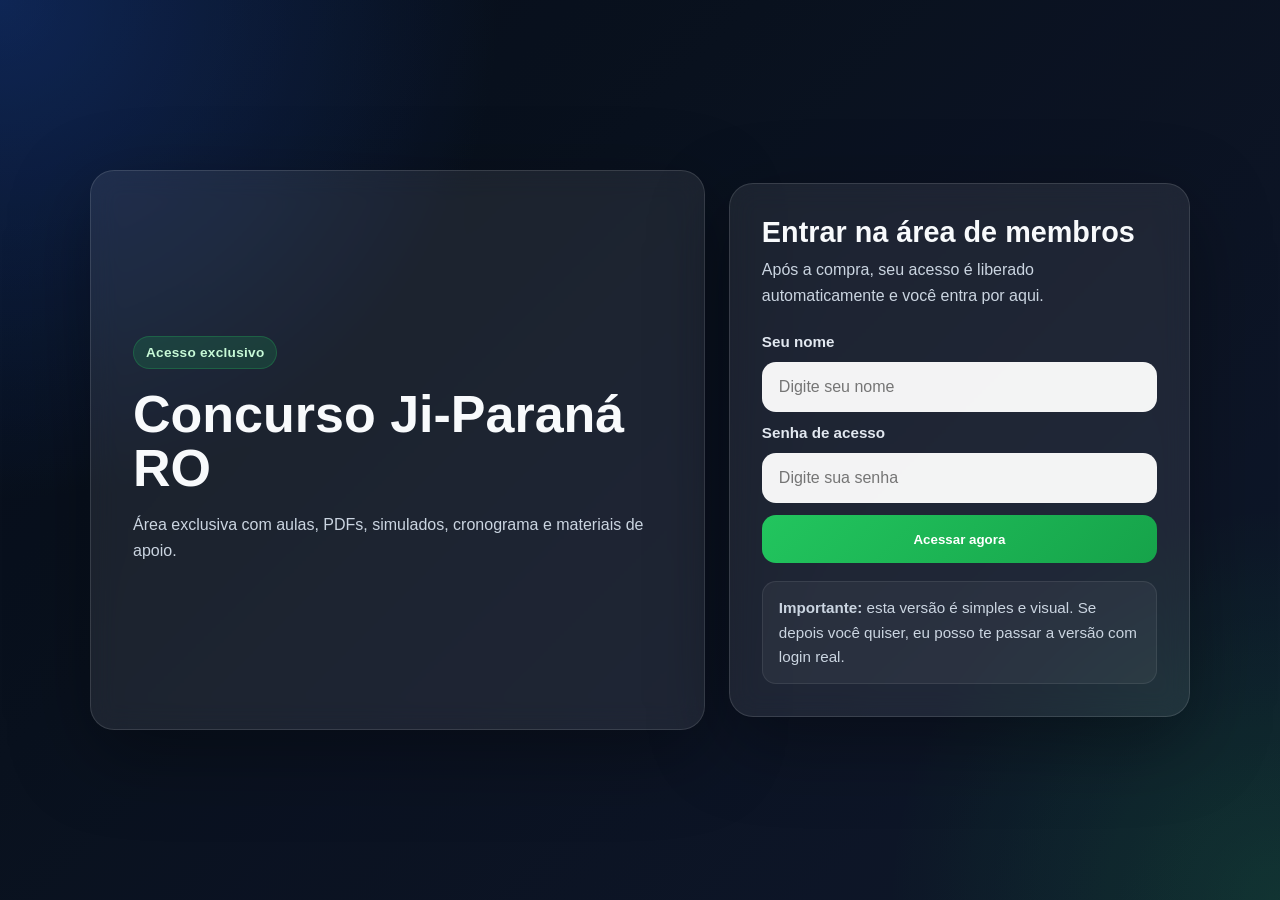
==== index.html @ a25d86c0 "primeira versão área de membros" ====
<!DOCTYPE html>
<html lang="pt-BR">
<head>
  <meta charset="UTF-8" />
  <meta name="viewport" content="width=device-width, initial-scale=1.0" />
  <title>Área do Aluno | Concurso Ji-Paraná RO</title>
  <link rel="stylesheet" href="styles.css" />
</head>
<body class="login-body">
  <div class="overlay"></div>

  <main class="login-container">
    <section class="login-card">
      <div class="brand-block">
        <span class="brand-badge">Acesso exclusivo</span>
        <h1>Concurso Ji-Paraná RO</h1>
        <p>Área exclusiva com aulas, PDFs, simulados, cronograma e materiais de apoio.</p>
      </div>

      <div class="login-panel">
        <h2>Entrar na área de membros</h2>
        <p class="muted">
          Após a compra, seu acesso é liberado automaticamente e você entra por aqui.
        </p>

        <form id="loginForm" class="login-form">
          <label for="nome">Seu nome</label>
          <input id="nome" type="text" placeholder="Digite seu nome" required />

          <label for="senha">Senha de acesso</label>
          <input id="senha" type="password" placeholder="Digite sua senha" required />

          <button type="submit">Acessar agora</button>
        </form>

        <div class="mini-note">
          <strong>Importante:</strong> esta versão é simples e visual. Se depois você quiser,
          eu posso te passar a versão com login real.
        </div>
      </div>
    </section>
  </main>

  <script src="script.js"></script>
</body>
</html>
---- styles.css ----
* {
  margin: 0;
  padding: 0;
  box-sizing: border-box;
}

:root {
  --bg-dark: #08111f;
  --bg-mid: #0f172a;
  --card: rgba(255, 255, 255, 0.08);
  --stroke: rgba(255, 255, 255, 0.12);
  --text: #f8fafc;
  --muted: #cbd5e1;
  --accent: #22c55e;
  --accent-2: #16a34a;
  --blue: #2563eb;
  --blue-2: #1d4ed8;
  --surface: #152235;
  --surface-2: #1e293b;
}

html {
  scroll-behavior: smooth;
}

body {
  min-height: 100vh;
  font-family: Arial, Helvetica, sans-serif;
  color: var(--text);
}

a {
  text-decoration: none;
}

.login-body,
.success-body {
  background:
    radial-gradient(circle at top left, rgba(37, 99, 235, 0.35), transparent 32%),
    radial-gradient(circle at bottom right, rgba(34, 197, 94, 0.2), transparent 25%),
    linear-gradient(135deg, #07101d 0%, #0b1424 35%, #111c33 100%);
  display: flex;
  align-items: center;
  justify-content: center;
  padding: 24px;
  position: relative;
  overflow: hidden;
}

.members-body {
  background: linear-gradient(180deg, #09111f 0%, #0f172a 18%, #0f172a 100%);
}

.overlay {
  position: fixed;
  inset: 0;
  background: rgba(0, 0, 0, 0.16);
}

.login-container,
.success-container {
  position: relative;
  z-index: 2;
  width: 100%;
  max-width: 1100px;
}

.login-card {
  display: grid;
  grid-template-columns: 1.2fr 0.9fr;
  gap: 24px;
  align-items: stretch;
}

.brand-block,
.login-panel,
.success-box {
  background: var(--card);
  border: 1px solid var(--stroke);
  backdrop-filter: blur(14px);
  -webkit-backdrop-filter: blur(14px);
  border-radius: 24px;
  box-shadow: 0 24px 80px rgba(0, 0, 0, 0.35);
}

.brand-block {
  padding: 42px;
  display: flex;
  flex-direction: column;
  justify-content: center;
  min-height: 560px;
}

.brand-badge,
.hero-badge,
.module-tag,
.top-kicker {
  display: inline-block;
  width: fit-content;
  padding: 8px 12px;
  border-radius: 999px;
  font-size: 0.85rem;
  font-weight: 700;
  letter-spacing: 0.02em;
}

.brand-badge,
.hero-badge {
  background: rgba(34, 197, 94, 0.16);
  color: #c7f9d7;
  border: 1px solid rgba(34, 197, 94, 0.25);
}

.top-kicker,
.module-tag {
  background: rgba(37, 99, 235, 0.16);
  color: #dbeafe;
  border: 1px solid rgba(37, 99, 235, 0.25);
}

.brand-block h1 {
  font-size: 3.25rem;
  line-height: 1.05;
  margin: 18px 0 16px;
}

.brand-block p,
.muted,
.success-box p,
.welcome-text,
.section-head p,
.hero-card p,
.module-card p {
  color: var(--muted);
  line-height: 1.65;
}

.login-panel {
  padding: 32px;
  align-self: center;
}

.login-panel h2 {
  font-size: 1.8rem;
  margin-bottom: 8px;
}

.login-form {
  display: flex;
  flex-direction: column;
  gap: 12px;
  margin-top: 24px;
}

.login-form label {
  font-size: 0.95rem;
  font-weight: 700;
  color: #e2e8f0;
}

.login-form input {
  width: 100%;
  padding: 15px 16px;
  border-radius: 14px;
  border: 1px solid rgba(255, 255, 255, 0.08);
  background: rgba(255, 255, 255, 0.95);
  color: #0f172a;
  outline: none;
  font-size: 1rem;
}

.login-form button,
.success-btn,
.logout-btn,
.ghost-btn,
.primary-link {
  display: inline-flex;
  align-items: center;
  justify-content: center;
  min-height: 48px;
  border-radius: 14px;
  font-weight: 700;
  cursor: pointer;
  transition: transform 0.18s ease, opacity 0.18s ease, background 0.18s ease;
}

.login-form button,
.success-btn,
.logout-btn,
.primary-link {
  background: linear-gradient(135deg, var(--accent), var(--accent-2));
  color: #fff;
  border: none;
  padding: 0 18px;
}

.ghost-btn {
  padding: 0 18px;
  background: transparent;
  color: #fff;
  border: 1px solid rgba(255, 255, 255, 0.18);
}

.login-form button:hover,
.success-btn:hover,
.logout-btn:hover,
.ghost-btn:hover,
.primary-link:hover,
.module-links a:hover {
  transform: translateY(-2px);
  opacity: 0.96;
}

.mini-note {
  margin-top: 18px;
  padding: 14px 16px;
  border-radius: 14px;
  background: rgba(255, 255, 255, 0.05);
  border: 1px solid rgba(255, 255, 255, 0.08);
  color: var(--muted);
  line-height: 1.6;
  font-size: 0.95rem;
}

.success-container {
  max-width: 620px;
}

.success-box {
  padding: 38px;
  text-align: center;
}

.success-box h1 {
  font-size: 2.5rem;
  line-height: 1.15;
  margin: 18px 0 14px;
}

.topbar {
  width: min(1180px, calc(100% - 32px));
  margin: 24px auto 0;
  background: rgba(255, 255, 255, 0.04);
  border: 1px solid rgba(255, 255, 255, 0.08);
  border-radius: 22px;
  padding: 22px 24px;
  display: flex;
  justify-content: space-between;
  align-items: center;
  gap: 16px;
}

.topbar h1 {
  font-size: 1.8rem;
  margin-top: 10px;
}

.top-actions {
  display: flex;
  gap: 12px;
  flex-wrap: wrap;
}

.hero,
.members-container {
  width: min(1180px, calc(100% - 32px));
  margin: 0 auto;
}

.hero {
  padding-top: 24px;
}

.hero-card {
  background: linear-gradient(135deg, var(--blue-2), var(--blue), #1e40af);
  border-radius: 28px;
  padding: 32px;
  box-shadow: 0 20px 60px rgba(0, 0, 0, 0.28);
  display: flex;
  justify-content: space-between;
  gap: 24px;
  align-items: flex-end;
}

.hero-card h2 {
  font-size: 2.2rem;
  margin: 16px 0 14px;
  max-width: 700px;
}

.hero-stats {
  display: grid;
  grid-template-columns: repeat(3, 1fr);
  gap: 12px;
  min-width: 300px;
}

.stat-box {
  background: rgba(255, 255, 255, 0.12);
  border: 1px solid rgba(255, 255, 255, 0.14);
  border-radius: 18px;
  padding: 18px 14px;
  text-align: center;
}

.stat-box strong {
  display: block;
  font-size: 1.4rem;
  margin-bottom: 6px;
}

.stat-box span {
  color: #dbeafe;
  font-size: 0.95rem;
}

.members-container {
  padding: 28px 0 40px;
}

.section-head {
  display: flex;
  align-items: end;
  justify-content: space-between;
  gap: 18px;
  margin-bottom: 22px;
}

.section-head h3 {
  font-size: 1.7rem;
  margin-bottom: 6px;
}

.module-grid {
  display: grid;
  grid-template-columns: repeat(auto-fit, minmax(280px, 1fr));
  gap: 18px;
}

.module-card {
  background: linear-gradient(180deg, rgba(30, 41, 59, 0.95), rgba(21, 34, 53, 0.98));
  border: 1px solid rgba(255, 255, 255, 0.08);
  border-radius: 22px;
  padding: 22px;
  box-shadow: 0 14px 34px rgba(0, 0, 0, 0.18);
}

.featured-card {
  background: linear-gradient(180deg, rgba(17, 39, 79, 0.95), rgba(21, 34, 53, 0.98));
}

.module-card h4 {
  font-size: 1.2rem;
  margin: 14px 0 10px;
}

.module-links {
  display: flex;
  flex-direction: column;
  gap: 10px;
  margin-top: 18px;
}

.module-links a {
  background: rgba(255, 255, 255, 0.07);
  border: 1px solid rgba(255, 255, 255, 0.08);
  color: #fff;
  padding: 13px 14px;
  border-radius: 14px;
  transition: transform 0.18s ease, opacity 0.18s ease, background 0.18s ease;
}

@media (max-width: 980px) {
  .login-card,
  .hero-card,
  .section-head {
    grid-template-columns: 1fr;
    flex-direction: column;
    align-items: stretch;
  }

  .brand-block {
    min-height: auto;
  }

  .hero-stats {
    min-width: 100%;
  }
}

@media (max-width: 720px) {
  .brand-block,
  .login-panel,
  .success-box,
  .hero-card,
  .module-card,
  .topbar {
    padding: 20px;
  }

  .brand-block h1 {
    font-size: 2.2rem;
  }

  .success-box h1,
  .hero-card h2 {
    font-size: 1.8rem;
  }

  .topbar {
    flex-direction: column;
    align-items: flex-start;
  }

  .top-actions {
    width: 100%;
  }

  .top-actions a,
  .top-actions button,
  .primary-link {
    width: 100%;
  }

  .hero-stats {
    grid-template-columns: 1fr;
  }
}
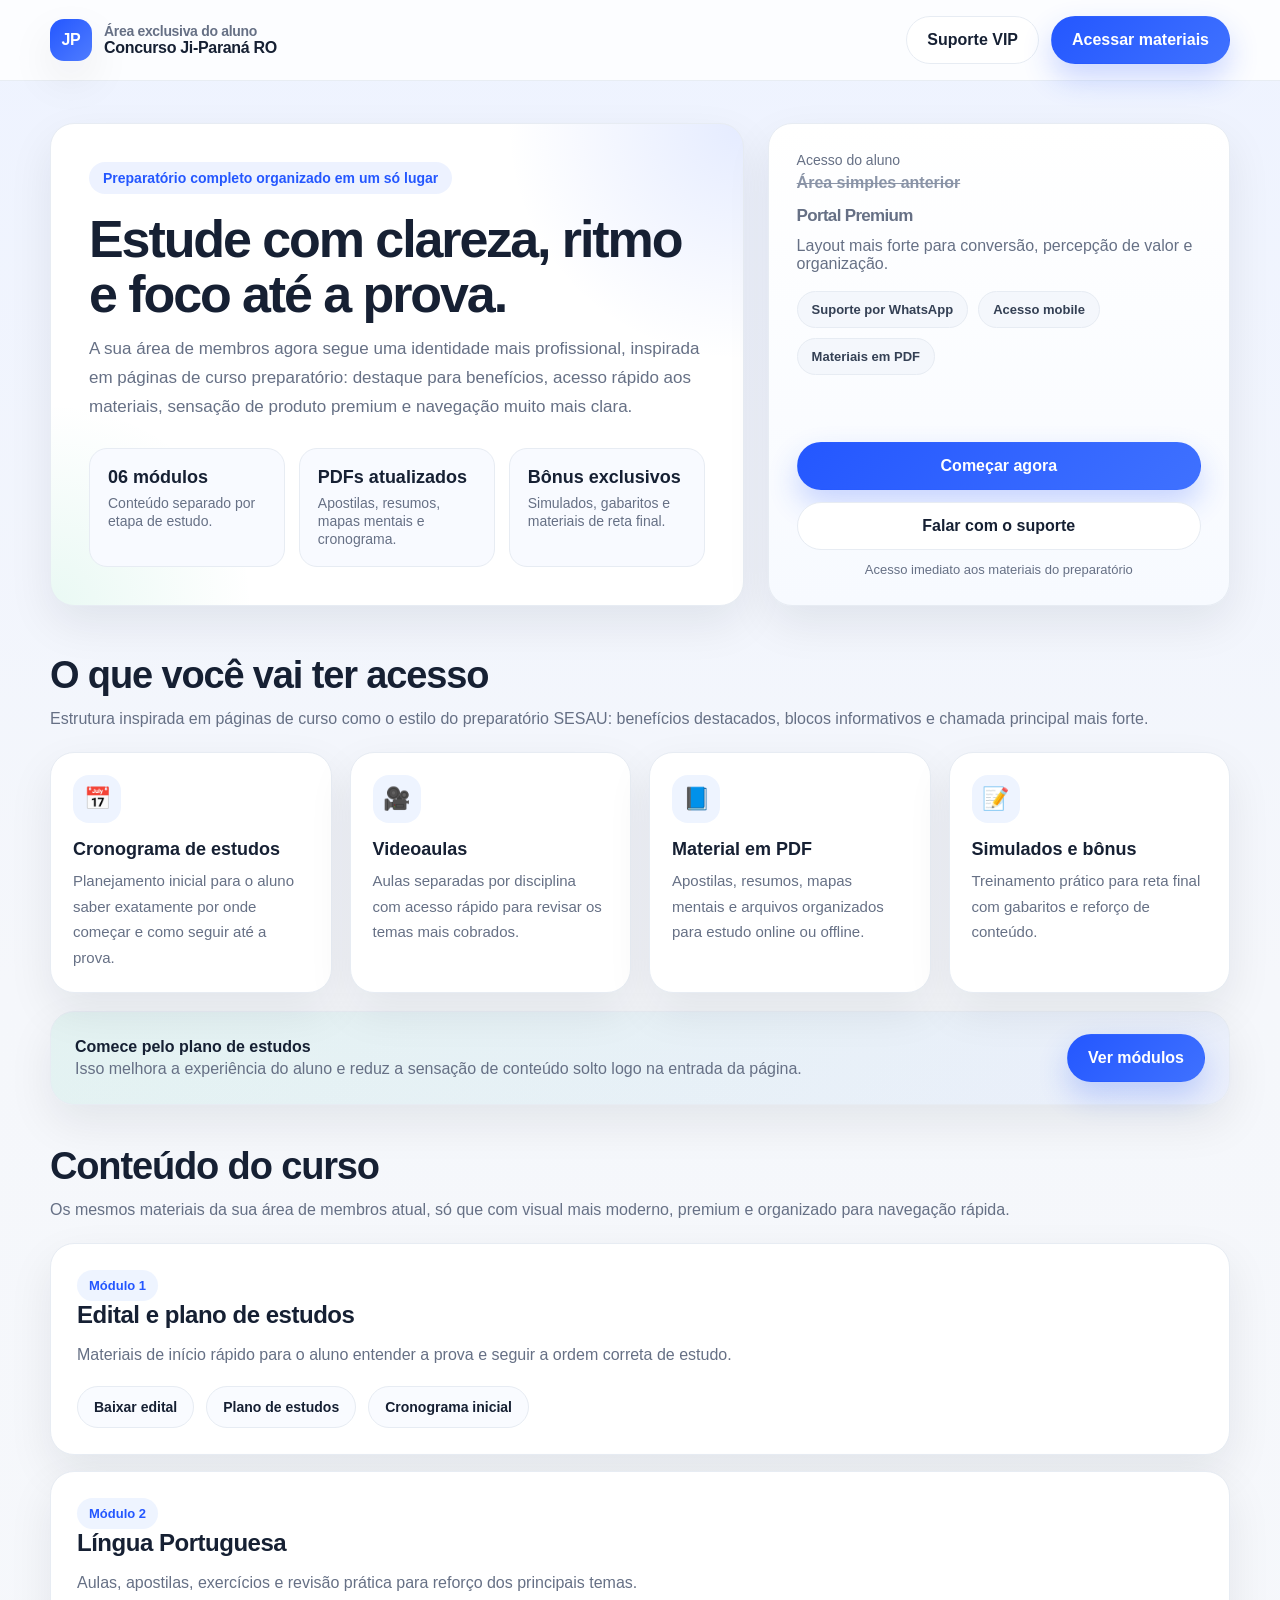
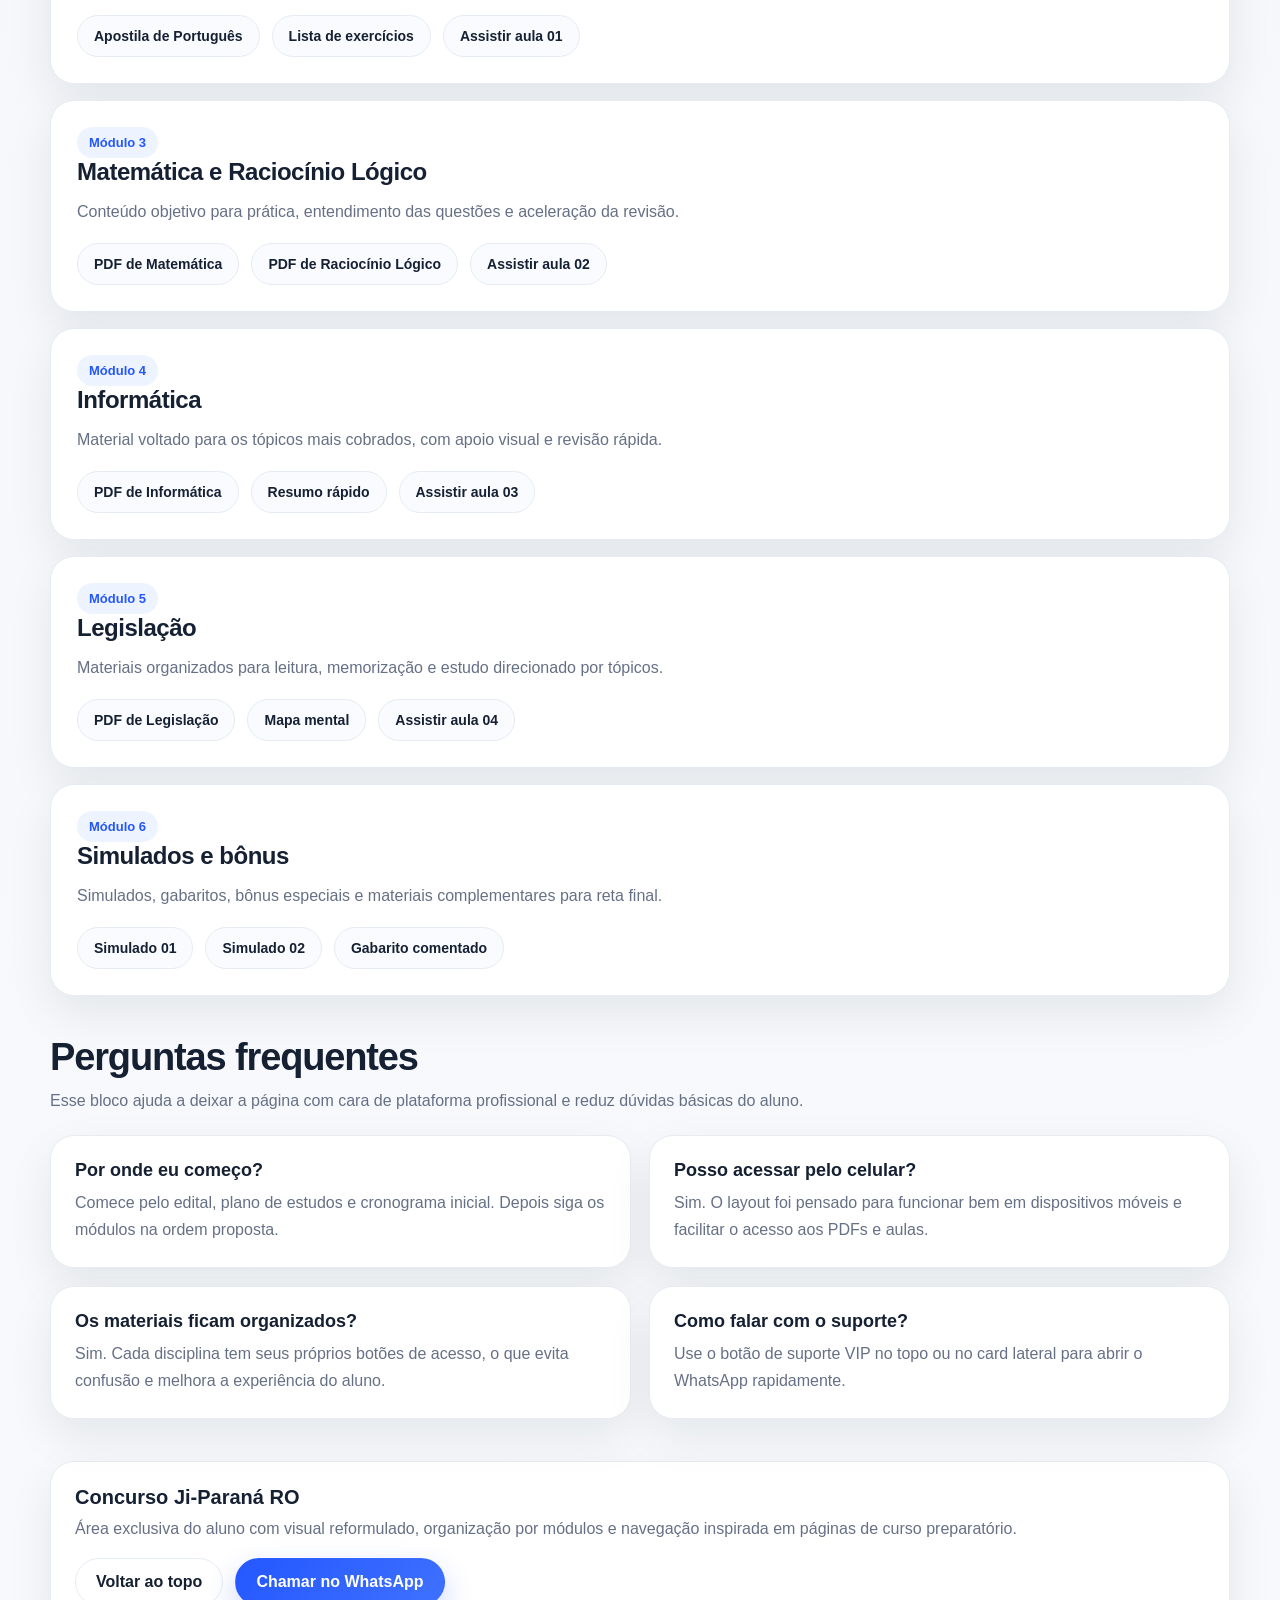
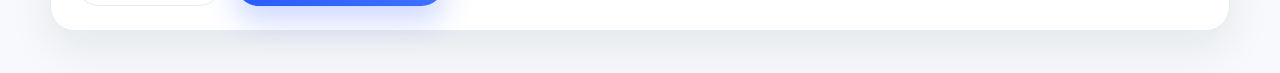
==== commit 6db7cfad: "Update index.html" ====
--- a/index.html
+++ b/index.html
@@ -4,43 +4,709 @@
   <meta charset="UTF-8" />
   <meta name="viewport" content="width=device-width, initial-scale=1.0" />
   <title>Área do Aluno | Concurso Ji-Paraná RO</title>
-  <link rel="stylesheet" href="styles.css" />
+  <style>
+    :root {
+      --bg: #f5f7fb;
+      --card: #ffffff;
+      --text: #162033;
+      --muted: #667085;
+      --line: #e7ecf3;
+      --primary: #2457ff;
+      --primary-dark: #1639b8;
+      --accent: #10b981;
+      --warning: #f59e0b;
+      --shadow: 0 18px 45px rgba(17, 24, 39, 0.08);
+      --radius: 24px;
+      --radius-sm: 16px;
+      --max: 1180px;
+    }
+
+    * { box-sizing: border-box; }
+
+    body {
+      margin: 0;
+      font-family: Inter, Arial, sans-serif;
+      background: linear-gradient(180deg, #eef3ff 0%, var(--bg) 30%, #f7f9fc 100%);
+      color: var(--text);
+    }
+
+    a { color: inherit; text-decoration: none; }
+
+    .container {
+      width: min(calc(100% - 32px), var(--max));
+      margin: 0 auto;
+    }
+
+    .topbar {
+      position: sticky;
+      top: 0;
+      z-index: 20;
+      backdrop-filter: blur(12px);
+      background: rgba(255,255,255,0.82);
+      border-bottom: 1px solid rgba(231,236,243,0.95);
+    }
+
+    .topbar-inner {
+      display: flex;
+      align-items: center;
+      justify-content: space-between;
+      gap: 16px;
+      padding: 16px 0;
+    }
+
+    .brand {
+      display: flex;
+      align-items: center;
+      gap: 12px;
+      font-weight: 800;
+      letter-spacing: -0.02em;
+    }
+
+    .brand-badge {
+      width: 42px;
+      height: 42px;
+      display: grid;
+      place-items: center;
+      border-radius: 14px;
+      color: #fff;
+      background: linear-gradient(135deg, var(--primary), #4f7cff);
+      box-shadow: var(--shadow);
+    }
+
+    .top-actions {
+      display: flex;
+      align-items: center;
+      gap: 12px;
+      flex-wrap: wrap;
+    }
+
+    .btn {
+      display: inline-flex;
+      align-items: center;
+      justify-content: center;
+      gap: 10px;
+      padding: 14px 20px;
+      border-radius: 999px;
+      font-weight: 700;
+      transition: .2s ease;
+      border: 1px solid transparent;
+      cursor: pointer;
+    }
+
+    .btn:hover { transform: translateY(-1px); }
+
+    .btn-primary {
+      color: #fff;
+      background: linear-gradient(135deg, var(--primary), #3f71ff);
+      box-shadow: 0 14px 30px rgba(36, 87, 255, 0.24);
+    }
+
+    .btn-outline {
+      background: #fff;
+      border-color: var(--line);
+      color: var(--text);
+    }
+
+    .hero {
+      padding: 42px 0 28px;
+    }
+
+    .hero-grid {
+      display: grid;
+      grid-template-columns: 1.2fr .8fr;
+      gap: 24px;
+      align-items: stretch;
+    }
+
+    .hero-card,
+    .price-card,
+    .feature-card,
+    .module-card,
+    .faq-card,
+    .notice-card,
+    .footer-card {
+      background: var(--card);
+      border: 1px solid var(--line);
+      border-radius: var(--radius);
+      box-shadow: var(--shadow);
+    }
+
+    .hero-card {
+      padding: 38px;
+      background:
+        radial-gradient(circle at top right, rgba(79,124,255,.15), transparent 28%),
+        radial-gradient(circle at left bottom, rgba(16,185,129,.09), transparent 24%),
+        #fff;
+    }
+
+    .eyebrow {
+      display: inline-flex;
+      align-items: center;
+      gap: 10px;
+      padding: 8px 14px;
+      border-radius: 999px;
+      font-size: 14px;
+      font-weight: 700;
+      color: var(--primary);
+      background: rgba(36, 87, 255, 0.08);
+      margin-bottom: 18px;
+    }
+
+    h1 {
+      margin: 0 0 14px;
+      font-size: clamp(32px, 5vw, 52px);
+      line-height: 1.05;
+      letter-spacing: -0.04em;
+    }
+
+    .hero p {
+      margin: 0;
+      color: var(--muted);
+      font-size: 17px;
+      line-height: 1.7;
+    }
+
+    .hero-points {
+      margin: 26px 0 0;
+      display: grid;
+      grid-template-columns: repeat(3, 1fr);
+      gap: 14px;
+    }
+
+    .mini-stat {
+      padding: 18px;
+      border-radius: 18px;
+      background: #f8faff;
+      border: 1px solid var(--line);
+    }
+
+    .mini-stat strong {
+      display: block;
+      font-size: 18px;
+      margin-bottom: 6px;
+    }
+
+    .mini-stat span {
+      color: var(--muted);
+      font-size: 14px;
+    }
+
+    .price-card {
+      padding: 28px;
+      display: flex;
+      flex-direction: column;
+      justify-content: space-between;
+      gap: 20px;
+      background: linear-gradient(180deg, #ffffff 0%, #f7faff 100%);
+    }
+
+    .label {
+      color: var(--muted);
+      font-size: 14px;
+      margin-bottom: 6px;
+    }
+
+    .old-price {
+      color: #8a94a7;
+      text-decoration: line-through;
+      font-weight: 700;
+      margin-bottom: 10px;
+      display: block;
+    }
+
+    .price {
+      font-size: clamp(34px, 5vw, 46px);
+      font-weight: 900;
+      letter-spacing: -0.04em;
+      margin: 0;
+    }
+
+    .installments {
+      color: var(--muted);
+      margin-top: 6px;
+      margin-bottom: 18px;
+    }
+
+    .badge-row {
+      display: flex;
+      flex-wrap: wrap;
+      gap: 10px;
+    }
+
+    .soft-badge {
+      padding: 10px 14px;
+      background: #f4f7fc;
+      border: 1px solid var(--line);
+      border-radius: 999px;
+      font-size: 13px;
+      font-weight: 700;
+      color: #344054;
+    }
+
+    .section {
+      padding: 20px 0;
+    }
+
+    .section-head {
+      margin-bottom: 20px;
+    }
+
+    .section-head h2 {
+      margin: 0 0 8px;
+      font-size: clamp(28px, 4vw, 38px);
+      letter-spacing: -0.03em;
+    }
+
+    .section-head p {
+      margin: 0;
+      color: var(--muted);
+      line-height: 1.7;
+    }
+
+    .feature-grid {
+      display: grid;
+      grid-template-columns: repeat(4, 1fr);
+      gap: 18px;
+    }
+
+    .feature-card {
+      padding: 22px;
+    }
+
+    .feature-icon {
+      width: 48px;
+      height: 48px;
+      display: grid;
+      place-items: center;
+      font-size: 22px;
+      border-radius: 16px;
+      background: #eef4ff;
+      margin-bottom: 16px;
+    }
+
+    .feature-card h3 {
+      margin: 0 0 8px;
+      font-size: 18px;
+    }
+
+    .feature-card p {
+      margin: 0;
+      color: var(--muted);
+      line-height: 1.7;
+      font-size: 15px;
+    }
+
+    .notice-card {
+      padding: 22px 24px;
+      display: flex;
+      align-items: center;
+      justify-content: space-between;
+      gap: 16px;
+      margin-top: 18px;
+      background: linear-gradient(135deg, rgba(16,185,129,.08), rgba(36,87,255,.05));
+    }
+
+    .notice-card strong { display: block; margin-bottom: 4px; }
+    .notice-card span { color: var(--muted); }
+
+    .modules-wrap {
+      display: grid;
+      gap: 16px;
+    }
+
+    .module-card {
+      padding: 26px;
+    }
+
+    .module-top {
+      display: flex;
+      align-items: start;
+      justify-content: space-between;
+      gap: 14px;
+      margin-bottom: 12px;
+    }
+
+    .module-tag {
+      display: inline-flex;
+      padding: 8px 12px;
+      border-radius: 999px;
+      background: #eef4ff;
+      color: var(--primary);
+      font-weight: 800;
+      font-size: 13px;
+    }
+
+    .module-card h3 {
+      margin: 0;
+      font-size: 24px;
+      letter-spacing: -0.02em;
+    }
+
+    .module-card p {
+      margin: 0 0 18px;
+      color: var(--muted);
+      line-height: 1.7;
+    }
+
+    .resource-list {
+      display: flex;
+      flex-wrap: wrap;
+      gap: 12px;
+    }
+
+    .resource-link {
+      display: inline-flex;
+      align-items: center;
+      gap: 10px;
+      padding: 12px 16px;
+      border-radius: 999px;
+      border: 1px solid var(--line);
+      background: #f9fbff;
+      font-weight: 700;
+      font-size: 14px;
+    }
+
+    .faq-grid {
+      display: grid;
+      grid-template-columns: repeat(2, 1fr);
+      gap: 18px;
+    }
+
+    .faq-card {
+      padding: 24px;
+    }
+
+    .faq-card h3 {
+      margin: 0 0 8px;
+      font-size: 18px;
+    }
+
+    .faq-card p {
+      margin: 0;
+      color: var(--muted);
+      line-height: 1.7;
+    }
+
+    .footer {
+      padding: 22px 0 42px;
+    }
+
+    .footer-card {
+      padding: 24px;
+      display: flex;
+      align-items: center;
+      justify-content: space-between;
+      gap: 16px;
+      flex-wrap: wrap;
+    }
+
+    .footer-copy {
+      color: var(--muted);
+      line-height: 1.7;
+    }
+
+    @media (max-width: 1024px) {
+      .hero-grid,
+      .feature-grid,
+      .faq-grid {
+        grid-template-columns: 1fr 1fr;
+      }
+
+      .hero-points {
+        grid-template-columns: 1fr;
+      }
+    }
+
+    @media (max-width: 760px) {
+      .hero-grid,
+      .feature-grid,
+      .faq-grid {
+        grid-template-columns: 1fr;
+      }
+
+      .hero-card,
+      .price-card,
+      .module-card,
+      .faq-card,
+      .footer-card,
+      .notice-card {
+        padding: 20px;
+      }
+
+      .topbar-inner,
+      .notice-card,
+      .footer-card {
+        align-items: stretch;
+      }
+
+      .top-actions {
+        width: 100%;
+      }
+
+      .top-actions .btn {
+        flex: 1;
+      }
+
+      h1 {
+        font-size: 34px;
+      }
+    }
+  </style>
 </head>
-<body class="login-body">
-  <div class="overlay"></div>
-
-  <main class="login-container">
-    <section class="login-card">
-      <div class="brand-block">
-        <span class="brand-badge">Acesso exclusivo</span>
-        <h1>Concurso Ji-Paraná RO</h1>
-        <p>Área exclusiva com aulas, PDFs, simulados, cronograma e materiais de apoio.</p>
+<body>
+  <header class="topbar">
+    <div class="container topbar-inner">
+      <div class="brand">
+        <div class="brand-badge">JP</div>
+        <div>
+          <div style="font-size:14px;color:#667085;font-weight:700;">Área exclusiva do aluno</div>
+          <div>Concurso Ji-Paraná RO</div>
+        </div>
       </div>
 
-      <div class="login-panel">
-        <h2>Entrar na área de membros</h2>
-        <p class="muted">
-          Após a compra, seu acesso é liberado automaticamente e você entra por aqui.
-        </p>
-
-        <form id="loginForm" class="login-form">
-          <label for="nome">Seu nome</label>
-          <input id="nome" type="text" placeholder="Digite seu nome" required />
-
-          <label for="senha">Senha de acesso</label>
-          <input id="senha" type="password" placeholder="Digite sua senha" required />
-
-          <button type="submit">Acessar agora</button>
-        </form>
-
-        <div class="mini-note">
-          <strong>Importante:</strong> esta versão é simples e visual. Se depois você quiser,
-          eu posso te passar a versão com login real.
+      <div class="top-actions">
+        <a class="btn btn-outline" href="https://wa.me/5569999999999" target="_blank" rel="noopener noreferrer">Suporte VIP</a>
+        <a class="btn btn-primary" href="#modulos">Acessar materiais</a>
+      </div>
+    </div>
+  </header>
+
+  <main>
+    <section class="hero">
+      <div class="container hero-grid">
+        <div class="hero-card">
+          <div class="eyebrow">Preparatório completo organizado em um só lugar</div>
+          <h1>Estude com clareza, ritmo e foco até a prova.</h1>
+          <p>
+            A sua área de membros agora segue uma identidade mais profissional, inspirada em páginas de curso preparatório:
+            destaque para benefícios, acesso rápido aos materiais, sensação de produto premium e navegação muito mais clara.
+          </p>
+
+          <div class="hero-points">
+            <div class="mini-stat">
+              <strong>06 módulos</strong>
+              <span>Conteúdo separado por etapa de estudo.</span>
+            </div>
+            <div class="mini-stat">
+              <strong>PDFs atualizados</strong>
+              <span>Apostilas, resumos, mapas mentais e cronograma.</span>
+            </div>
+            <div class="mini-stat">
+              <strong>Bônus exclusivos</strong>
+              <span>Simulados, gabaritos e materiais de reta final.</span>
+            </div>
+          </div>
+        </div>
+
+        <aside class="price-card">
+          <div>
+            <div class="label">Acesso do aluno</div>
+            <span class="old-price">Área simples anterior</span>
+            <p class="price">Portal Premium</p>
+            <div class="installments">Layout mais forte para conversão, percepção de valor e organização.</div>
+
+            <div class="badge-row">
+              <span class="soft-badge">Suporte por WhatsApp</span>
+              <span class="soft-badge">Acesso mobile</span>
+              <span class="soft-badge">Materiais em PDF</span>
+            </div>
+          </div>
+
+          <div style="display:grid;gap:12px;">
+            <a class="btn btn-primary" href="#modulos">Começar agora</a>
+            <a class="btn btn-outline" href="https://wa.me/5569999999999" target="_blank" rel="noopener noreferrer">Falar com o suporte</a>
+            <div style="font-size:13px;color:#667085;text-align:center;">Acesso imediato aos materiais do preparatório</div>
+          </div>
+        </aside>
+      </div>
+    </section>
+
+    <section class="section">
+      <div class="container">
+        <div class="section-head">
+          <h2>O que você vai ter acesso</h2>
+          <p>Estrutura inspirada em páginas de curso como o estilo do preparatório SESAU: benefícios destacados, blocos informativos e chamada principal mais forte.</p>
+        </div>
+
+        <div class="feature-grid">
+          <article class="feature-card">
+            <div class="feature-icon">📅</div>
+            <h3>Cronograma de estudos</h3>
+            <p>Planejamento inicial para o aluno saber exatamente por onde começar e como seguir até a prova.</p>
+          </article>
+
+          <article class="feature-card">
+            <div class="feature-icon">🎥</div>
+            <h3>Videoaulas</h3>
+            <p>Aulas separadas por disciplina com acesso rápido para revisar os temas mais cobrados.</p>
+          </article>
+
+          <article class="feature-card">
+            <div class="feature-icon">📘</div>
+            <h3>Material em PDF</h3>
+            <p>Apostilas, resumos, mapas mentais e arquivos organizados para estudo online ou offline.</p>
+          </article>
+
+          <article class="feature-card">
+            <div class="feature-icon">📝</div>
+            <h3>Simulados e bônus</h3>
+            <p>Treinamento prático para reta final com gabaritos e reforço de conteúdo.</p>
+          </article>
+        </div>
+
+        <div class="notice-card">
+          <div>
+            <strong>Comece pelo plano de estudos</strong>
+            <span>Isso melhora a experiência do aluno e reduz a sensação de conteúdo solto logo na entrada da página.</span>
+          </div>
+          <a class="btn btn-primary" href="#modulos">Ver módulos</a>
+        </div>
+      </div>
+    </section>
+
+    <section class="section" id="modulos">
+      <div class="container">
+        <div class="section-head">
+          <h2>Conteúdo do curso</h2>
+          <p>Os mesmos materiais da sua área de membros atual, só que com visual mais moderno, premium e organizado para navegação rápida.</p>
+        </div>
+
+        <div class="modules-wrap">
+          <article class="module-card">
+            <div class="module-top">
+              <div>
+                <span class="module-tag">Módulo 1</span>
+                <h3>Edital e plano de estudos</h3>
+              </div>
+            </div>
+            <p>Materiais de início rápido para o aluno entender a prova e seguir a ordem correta de estudo.</p>
+            <div class="resource-list">
+              <a class="resource-link" href="#">Baixar edital</a>
+              <a class="resource-link" href="#">Plano de estudos</a>
+              <a class="resource-link" href="#">Cronograma inicial</a>
+            </div>
+          </article>
+
+          <article class="module-card">
+            <div class="module-top">
+              <div>
+                <span class="module-tag">Módulo 2</span>
+                <h3>Língua Portuguesa</h3>
+              </div>
+            </div>
+            <p>Aulas, apostilas, exercícios e revisão prática para reforço dos principais temas.</p>
+            <div class="resource-list">
+              <a class="resource-link" href="#">Apostila de Português</a>
+              <a class="resource-link" href="#">Lista de exercícios</a>
+              <a class="resource-link" href="#">Assistir aula 01</a>
+            </div>
+          </article>
+
+          <article class="module-card">
+            <div class="module-top">
+              <div>
+                <span class="module-tag">Módulo 3</span>
+                <h3>Matemática e Raciocínio Lógico</h3>
+              </div>
+            </div>
+            <p>Conteúdo objetivo para prática, entendimento das questões e aceleração da revisão.</p>
+            <div class="resource-list">
+              <a class="resource-link" href="#">PDF de Matemática</a>
+              <a class="resource-link" href="#">PDF de Raciocínio Lógico</a>
+              <a class="resource-link" href="#">Assistir aula 02</a>
+            </div>
+          </article>
+
+          <article class="module-card">
+            <div class="module-top">
+              <div>
+                <span class="module-tag">Módulo 4</span>
+                <h3>Informática</h3>
+              </div>
+            </div>
+            <p>Material voltado para os tópicos mais cobrados, com apoio visual e revisão rápida.</p>
+            <div class="resource-list">
+              <a class="resource-link" href="#">PDF de Informática</a>
+              <a class="resource-link" href="#">Resumo rápido</a>
+              <a class="resource-link" href="#">Assistir aula 03</a>
+            </div>
+          </article>
+
+          <article class="module-card">
+            <div class="module-top">
+              <div>
+                <span class="module-tag">Módulo 5</span>
+                <h3>Legislação</h3>
+              </div>
+            </div>
+            <p>Materiais organizados para leitura, memorização e estudo direcionado por tópicos.</p>
+            <div class="resource-list">
+              <a class="resource-link" href="#">PDF de Legislação</a>
+              <a class="resource-link" href="#">Mapa mental</a>
+              <a class="resource-link" href="#">Assistir aula 04</a>
+            </div>
+          </article>
+
+          <article class="module-card">
+            <div class="module-top">
+              <div>
+                <span class="module-tag">Módulo 6</span>
+                <h3>Simulados e bônus</h3>
+              </div>
+            </div>
+            <p>Simulados, gabaritos, bônus especiais e materiais complementares para reta final.</p>
+            <div class="resource-list">
+              <a class="resource-link" href="#">Simulado 01</a>
+              <a class="resource-link" href="#">Simulado 02</a>
+              <a class="resource-link" href="#">Gabarito comentado</a>
+            </div>
+          </article>
+        </div>
+      </div>
+    </section>
+
+    <section class="section">
+      <div class="container">
+        <div class="section-head">
+          <h2>Perguntas frequentes</h2>
+          <p>Esse bloco ajuda a deixar a página com cara de plataforma profissional e reduz dúvidas básicas do aluno.</p>
+        </div>
+
+        <div class="faq-grid">
+          <article class="faq-card">
+            <h3>Por onde eu começo?</h3>
+            <p>Comece pelo edital, plano de estudos e cronograma inicial. Depois siga os módulos na ordem proposta.</p>
+          </article>
+          <article class="faq-card">
+            <h3>Posso acessar pelo celular?</h3>
+            <p>Sim. O layout foi pensado para funcionar bem em dispositivos móveis e facilitar o acesso aos PDFs e aulas.</p>
+          </article>
+          <article class="faq-card">
+            <h3>Os materiais ficam organizados?</h3>
+            <p>Sim. Cada disciplina tem seus próprios botões de acesso, o que evita confusão e melhora a experiência do aluno.</p>
+          </article>
+          <article class="faq-card">
+            <h3>Como falar com o suporte?</h3>
+            <p>Use o botão de suporte VIP no topo ou no card lateral para abrir o WhatsApp rapidamente.</p>
+          </article>
         </div>
       </div>
     </section>
   </main>
 
-  <script src="script.js"></script>
+  <footer class="footer">
+    <div class="container">
+      <div class="footer-card">
+        <div>
+          <strong style="display:block;font-size:20px;margin-bottom:6px;">Concurso Ji-Paraná RO</strong>
+          <div class="footer-copy">Área exclusiva do aluno com visual reformulado, organização por módulos e navegação inspirada em páginas de curso preparatório.</div>
+        </div>
+        <div class="top-actions">
+          <a class="btn btn-outline" href="#top">Voltar ao topo</a>
+          <a class="btn btn-primary" href="https://wa.me/5569999999999" target="_blank" rel="noopener noreferrer">Chamar no WhatsApp</a>
+        </div>
+      </div>
+    </div>
+  </footer>
 </body>
 </html>
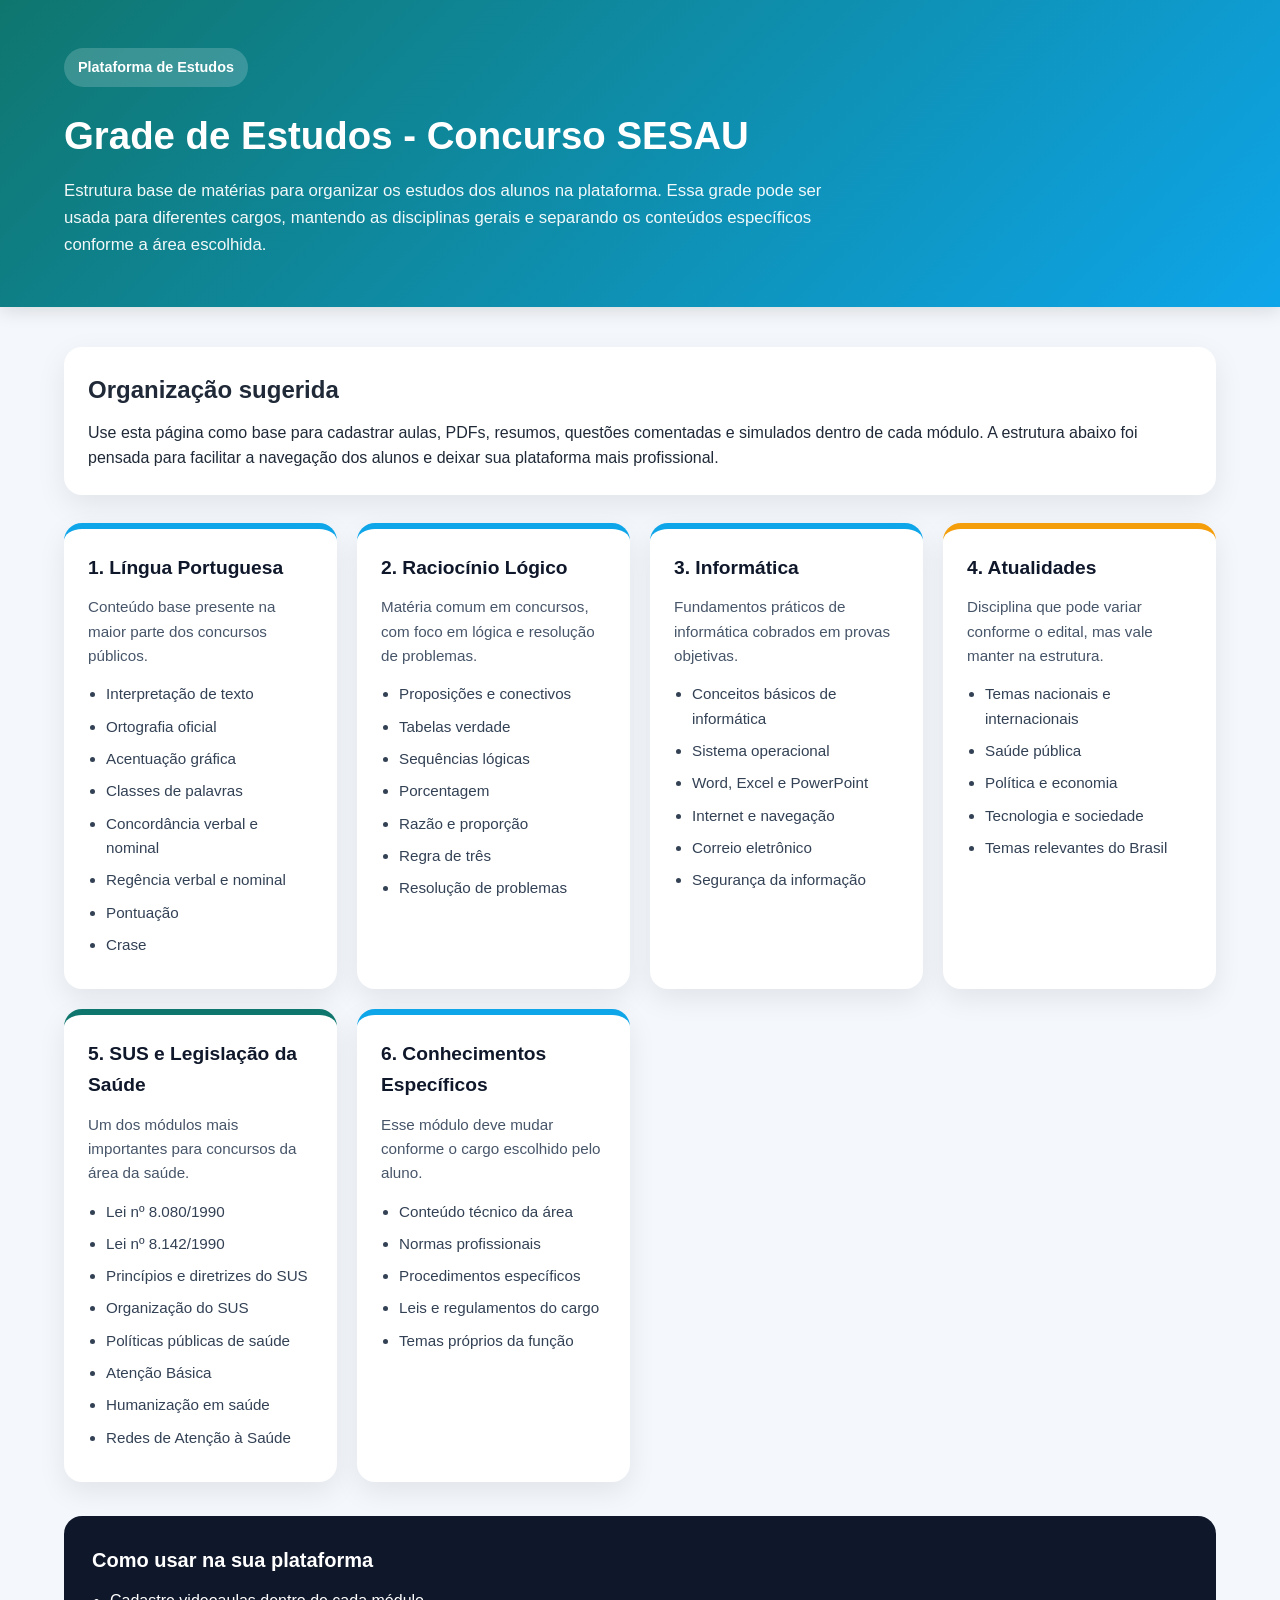
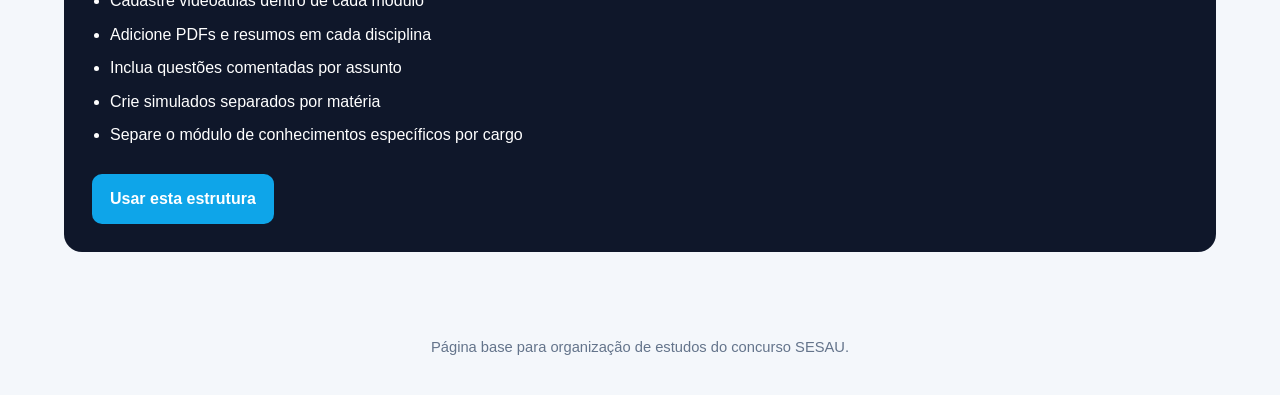
==== commit c8a1f3f9: "Update index.html" ====
--- a/index.html
+++ b/index.html
@@ -3,710 +3,290 @@
 <head>
   <meta charset="UTF-8" />
   <meta name="viewport" content="width=device-width, initial-scale=1.0" />
-  <title>Área do Aluno | Concurso Ji-Paraná RO</title>
+  <title>Grade de Estudos - Concurso SESAU</title>
   <style>
-    :root {
-      --bg: #f5f7fb;
-      --card: #ffffff;
-      --text: #162033;
-      --muted: #667085;
-      --line: #e7ecf3;
-      --primary: #2457ff;
-      --primary-dark: #1639b8;
-      --accent: #10b981;
-      --warning: #f59e0b;
-      --shadow: 0 18px 45px rgba(17, 24, 39, 0.08);
-      --radius: 24px;
-      --radius-sm: 16px;
-      --max: 1180px;
-    }
-
-    * { box-sizing: border-box; }
+    * {
+      margin: 0;
+      padding: 0;
+      box-sizing: border-box;
+      font-family: Arial, Helvetica, sans-serif;
+    }
 
     body {
-      margin: 0;
-      font-family: Inter, Arial, sans-serif;
-      background: linear-gradient(180deg, #eef3ff 0%, var(--bg) 30%, #f7f9fc 100%);
-      color: var(--text);
-    }
-
-    a { color: inherit; text-decoration: none; }
+      background: #f4f7fb;
+      color: #1f2937;
+      line-height: 1.6;
+    }
 
     .container {
-      width: min(calc(100% - 32px), var(--max));
+      width: 90%;
+      max-width: 1200px;
       margin: 0 auto;
     }
 
-    .topbar {
-      position: sticky;
-      top: 0;
-      z-index: 20;
-      backdrop-filter: blur(12px);
-      background: rgba(255,255,255,0.82);
-      border-bottom: 1px solid rgba(231,236,243,0.95);
-    }
-
-    .topbar-inner {
-      display: flex;
-      align-items: center;
-      justify-content: space-between;
-      gap: 16px;
-      padding: 16px 0;
-    }
-
-    .brand {
-      display: flex;
-      align-items: center;
-      gap: 12px;
-      font-weight: 800;
-      letter-spacing: -0.02em;
-    }
-
-    .brand-badge {
-      width: 42px;
-      height: 42px;
-      display: grid;
-      place-items: center;
-      border-radius: 14px;
-      color: #fff;
-      background: linear-gradient(135deg, var(--primary), #4f7cff);
-      box-shadow: var(--shadow);
-    }
-
-    .top-actions {
-      display: flex;
-      align-items: center;
-      gap: 12px;
-      flex-wrap: wrap;
-    }
-
-    .btn {
-      display: inline-flex;
-      align-items: center;
-      justify-content: center;
-      gap: 10px;
-      padding: 14px 20px;
-      border-radius: 999px;
-      font-weight: 700;
-      transition: .2s ease;
-      border: 1px solid transparent;
-      cursor: pointer;
-    }
-
-    .btn:hover { transform: translateY(-1px); }
-
-    .btn-primary {
-      color: #fff;
-      background: linear-gradient(135deg, var(--primary), #3f71ff);
-      box-shadow: 0 14px 30px rgba(36, 87, 255, 0.24);
-    }
-
-    .btn-outline {
-      background: #fff;
-      border-color: var(--line);
-      color: var(--text);
-    }
-
-    .hero {
-      padding: 42px 0 28px;
-    }
-
-    .hero-grid {
-      display: grid;
-      grid-template-columns: 1.2fr .8fr;
-      gap: 24px;
-      align-items: stretch;
-    }
-
-    .hero-card,
-    .price-card,
-    .feature-card,
-    .module-card,
-    .faq-card,
-    .notice-card,
-    .footer-card {
-      background: var(--card);
-      border: 1px solid var(--line);
-      border-radius: var(--radius);
-      box-shadow: var(--shadow);
-    }
-
-    .hero-card {
-      padding: 38px;
-      background:
-        radial-gradient(circle at top right, rgba(79,124,255,.15), transparent 28%),
-        radial-gradient(circle at left bottom, rgba(16,185,129,.09), transparent 24%),
-        #fff;
-    }
-
-    .eyebrow {
-      display: inline-flex;
-      align-items: center;
-      gap: 10px;
+    header {
+      background: linear-gradient(135deg, #0f766e, #0ea5e9);
+      color: white;
+      padding: 48px 0;
+      box-shadow: 0 4px 18px rgba(0, 0, 0, 0.12);
+    }
+
+    .hero h1 {
+      font-size: 2.4rem;
+      margin-bottom: 12px;
+    }
+
+    .hero p {
+      font-size: 1.05rem;
+      max-width: 760px;
+      opacity: 0.95;
+    }
+
+    .badge {
+      display: inline-block;
+      margin-bottom: 18px;
+      background: rgba(255,255,255,0.18);
       padding: 8px 14px;
       border-radius: 999px;
-      font-size: 14px;
-      font-weight: 700;
-      color: var(--primary);
-      background: rgba(36, 87, 255, 0.08);
-      margin-bottom: 18px;
-    }
-
-    h1 {
-      margin: 0 0 14px;
-      font-size: clamp(32px, 5vw, 52px);
-      line-height: 1.05;
-      letter-spacing: -0.04em;
-    }
-
-    .hero p {
-      margin: 0;
-      color: var(--muted);
-      font-size: 17px;
-      line-height: 1.7;
-    }
-
-    .hero-points {
-      margin: 26px 0 0;
+      font-size: 0.9rem;
+      font-weight: bold;
+    }
+
+    main {
+      padding: 40px 0 60px;
+    }
+
+    .intro-box {
+      background: white;
+      border-radius: 18px;
+      padding: 24px;
+      margin-bottom: 28px;
+      box-shadow: 0 10px 30px rgba(15, 23, 42, 0.08);
+    }
+
+    .modules-grid {
       display: grid;
-      grid-template-columns: repeat(3, 1fr);
-      gap: 14px;
-    }
-
-    .mini-stat {
-      padding: 18px;
+      grid-template-columns: repeat(auto-fit, minmax(260px, 1fr));
+      gap: 20px;
+    }
+
+    .module-card {
+      background: white;
       border-radius: 18px;
-      background: #f8faff;
-      border: 1px solid var(--line);
-    }
-
-    .mini-stat strong {
-      display: block;
-      font-size: 18px;
-      margin-bottom: 6px;
-    }
-
-    .mini-stat span {
-      color: var(--muted);
-      font-size: 14px;
-    }
-
-    .price-card {
+      padding: 24px;
+      box-shadow: 0 10px 28px rgba(15, 23, 42, 0.08);
+      transition: transform 0.2s ease, box-shadow 0.2s ease;
+      border-top: 6px solid #0ea5e9;
+    }
+
+    .module-card:hover {
+      transform: translateY(-4px);
+      box-shadow: 0 14px 32px rgba(15, 23, 42, 0.12);
+    }
+
+    .module-card h2 {
+      font-size: 1.2rem;
+      margin-bottom: 12px;
+      color: #0f172a;
+    }
+
+    .module-card p {
+      font-size: 0.95rem;
+      color: #475569;
+      margin-bottom: 14px;
+    }
+
+    .module-card ul {
+      padding-left: 18px;
+    }
+
+    .module-card li {
+      margin-bottom: 8px;
+      color: #334155;
+      font-size: 0.95rem;
+    }
+
+    .highlight {
+      border-top-color: #0f766e;
+    }
+
+    .warning {
+      border-top-color: #f59e0b;
+    }
+
+    .footer-box {
+      margin-top: 34px;
+      background: #0f172a;
+      color: white;
+      border-radius: 18px;
       padding: 28px;
-      display: flex;
-      flex-direction: column;
-      justify-content: space-between;
-      gap: 20px;
-      background: linear-gradient(180deg, #ffffff 0%, #f7faff 100%);
-    }
-
-    .label {
-      color: var(--muted);
-      font-size: 14px;
-      margin-bottom: 6px;
-    }
-
-    .old-price {
-      color: #8a94a7;
-      text-decoration: line-through;
-      font-weight: 700;
-      margin-bottom: 10px;
-      display: block;
-    }
-
-    .price {
-      font-size: clamp(34px, 5vw, 46px);
-      font-weight: 900;
-      letter-spacing: -0.04em;
-      margin: 0;
-    }
-
-    .installments {
-      color: var(--muted);
-      margin-top: 6px;
-      margin-bottom: 18px;
-    }
-
-    .badge-row {
-      display: flex;
-      flex-wrap: wrap;
-      gap: 10px;
-    }
-
-    .soft-badge {
-      padding: 10px 14px;
-      background: #f4f7fc;
-      border: 1px solid var(--line);
-      border-radius: 999px;
-      font-size: 13px;
-      font-weight: 700;
-      color: #344054;
-    }
-
-    .section {
-      padding: 20px 0;
-    }
-
-    .section-head {
-      margin-bottom: 20px;
-    }
-
-    .section-head h2 {
-      margin: 0 0 8px;
-      font-size: clamp(28px, 4vw, 38px);
-      letter-spacing: -0.03em;
-    }
-
-    .section-head p {
-      margin: 0;
-      color: var(--muted);
-      line-height: 1.7;
-    }
-
-    .feature-grid {
-      display: grid;
-      grid-template-columns: repeat(4, 1fr);
-      gap: 18px;
-    }
-
-    .feature-card {
-      padding: 22px;
-    }
-
-    .feature-icon {
-      width: 48px;
-      height: 48px;
-      display: grid;
-      place-items: center;
-      font-size: 22px;
-      border-radius: 16px;
-      background: #eef4ff;
-      margin-bottom: 16px;
-    }
-
-    .feature-card h3 {
-      margin: 0 0 8px;
-      font-size: 18px;
-    }
-
-    .feature-card p {
-      margin: 0;
-      color: var(--muted);
-      line-height: 1.7;
-      font-size: 15px;
-    }
-
-    .notice-card {
-      padding: 22px 24px;
-      display: flex;
-      align-items: center;
-      justify-content: space-between;
-      gap: 16px;
+    }
+
+    .footer-box h3 {
+      margin-bottom: 12px;
+      font-size: 1.25rem;
+    }
+
+    .footer-box ul {
+      padding-left: 18px;
+    }
+
+    .footer-box li {
+      margin-bottom: 8px;
+    }
+
+    footer {
+      text-align: center;
+      padding: 24px 12px 36px;
+      color: #64748b;
+      font-size: 0.92rem;
+    }
+
+    .btn-top {
+      display: inline-block;
       margin-top: 18px;
-      background: linear-gradient(135deg, rgba(16,185,129,.08), rgba(36,87,255,.05));
-    }
-
-    .notice-card strong { display: block; margin-bottom: 4px; }
-    .notice-card span { color: var(--muted); }
-
-    .modules-wrap {
-      display: grid;
-      gap: 16px;
-    }
-
-    .module-card {
-      padding: 26px;
-    }
-
-    .module-top {
-      display: flex;
-      align-items: start;
-      justify-content: space-between;
-      gap: 14px;
-      margin-bottom: 12px;
-    }
-
-    .module-tag {
-      display: inline-flex;
-      padding: 8px 12px;
-      border-radius: 999px;
-      background: #eef4ff;
-      color: var(--primary);
-      font-weight: 800;
-      font-size: 13px;
-    }
-
-    .module-card h3 {
-      margin: 0;
-      font-size: 24px;
-      letter-spacing: -0.02em;
-    }
-
-    .module-card p {
-      margin: 0 0 18px;
-      color: var(--muted);
-      line-height: 1.7;
-    }
-
-    .resource-list {
-      display: flex;
-      flex-wrap: wrap;
-      gap: 12px;
-    }
-
-    .resource-link {
-      display: inline-flex;
-      align-items: center;
-      gap: 10px;
-      padding: 12px 16px;
-      border-radius: 999px;
-      border: 1px solid var(--line);
-      background: #f9fbff;
-      font-weight: 700;
-      font-size: 14px;
-    }
-
-    .faq-grid {
-      display: grid;
-      grid-template-columns: repeat(2, 1fr);
-      gap: 18px;
-    }
-
-    .faq-card {
-      padding: 24px;
-    }
-
-    .faq-card h3 {
-      margin: 0 0 8px;
-      font-size: 18px;
-    }
-
-    .faq-card p {
-      margin: 0;
-      color: var(--muted);
-      line-height: 1.7;
-    }
-
-    .footer {
-      padding: 22px 0 42px;
-    }
-
-    .footer-card {
-      padding: 24px;
-      display: flex;
-      align-items: center;
-      justify-content: space-between;
-      gap: 16px;
-      flex-wrap: wrap;
-    }
-
-    .footer-copy {
-      color: var(--muted);
-      line-height: 1.7;
-    }
-
-    @media (max-width: 1024px) {
-      .hero-grid,
-      .feature-grid,
-      .faq-grid {
-        grid-template-columns: 1fr 1fr;
+      background: #0ea5e9;
+      color: white;
+      text-decoration: none;
+      padding: 12px 18px;
+      border-radius: 10px;
+      font-weight: bold;
+    }
+
+    @media (max-width: 768px) {
+      .hero h1 {
+        font-size: 1.9rem;
       }
 
-      .hero-points {
-        grid-template-columns: 1fr;
-      }
-    }
-
-    @media (max-width: 760px) {
-      .hero-grid,
-      .feature-grid,
-      .faq-grid {
-        grid-template-columns: 1fr;
-      }
-
-      .hero-card,
-      .price-card,
-      .module-card,
-      .faq-card,
-      .footer-card,
-      .notice-card {
-        padding: 20px;
-      }
-
-      .topbar-inner,
-      .notice-card,
-      .footer-card {
-        align-items: stretch;
-      }
-
-      .top-actions {
-        width: 100%;
-      }
-
-      .top-actions .btn {
-        flex: 1;
-      }
-
-      h1 {
-        font-size: 34px;
+      .hero p {
+        font-size: 0.98rem;
       }
     }
   </style>
 </head>
 <body>
-  <header class="topbar">
-    <div class="container topbar-inner">
-      <div class="brand">
-        <div class="brand-badge">JP</div>
-        <div>
-          <div style="font-size:14px;color:#667085;font-weight:700;">Área exclusiva do aluno</div>
-          <div>Concurso Ji-Paraná RO</div>
-        </div>
-      </div>
-
-      <div class="top-actions">
-        <a class="btn btn-outline" href="https://wa.me/5569999999999" target="_blank" rel="noopener noreferrer">Suporte VIP</a>
-        <a class="btn btn-primary" href="#modulos">Acessar materiais</a>
-      </div>
+  <header>
+    <div class="container hero">
+      <span class="badge">Plataforma de Estudos</span>
+      <h1>Grade de Estudos - Concurso SESAU</h1>
+      <p>
+        Estrutura base de matérias para organizar os estudos dos alunos na plataforma.
+        Essa grade pode ser usada para diferentes cargos, mantendo as disciplinas gerais
+        e separando os conteúdos específicos conforme a área escolhida.
+      </p>
     </div>
   </header>
 
   <main>
-    <section class="hero">
-      <div class="container hero-grid">
-        <div class="hero-card">
-          <div class="eyebrow">Preparatório completo organizado em um só lugar</div>
-          <h1>Estude com clareza, ritmo e foco até a prova.</h1>
-          <p>
-            A sua área de membros agora segue uma identidade mais profissional, inspirada em páginas de curso preparatório:
-            destaque para benefícios, acesso rápido aos materiais, sensação de produto premium e navegação muito mais clara.
-          </p>
-
-          <div class="hero-points">
-            <div class="mini-stat">
-              <strong>06 módulos</strong>
-              <span>Conteúdo separado por etapa de estudo.</span>
-            </div>
-            <div class="mini-stat">
-              <strong>PDFs atualizados</strong>
-              <span>Apostilas, resumos, mapas mentais e cronograma.</span>
-            </div>
-            <div class="mini-stat">
-              <strong>Bônus exclusivos</strong>
-              <span>Simulados, gabaritos e materiais de reta final.</span>
-            </div>
-          </div>
-        </div>
-
-        <aside class="price-card">
-          <div>
-            <div class="label">Acesso do aluno</div>
-            <span class="old-price">Área simples anterior</span>
-            <p class="price">Portal Premium</p>
-            <div class="installments">Layout mais forte para conversão, percepção de valor e organização.</div>
-
-            <div class="badge-row">
-              <span class="soft-badge">Suporte por WhatsApp</span>
-              <span class="soft-badge">Acesso mobile</span>
-              <span class="soft-badge">Materiais em PDF</span>
-            </div>
-          </div>
-
-          <div style="display:grid;gap:12px;">
-            <a class="btn btn-primary" href="#modulos">Começar agora</a>
-            <a class="btn btn-outline" href="https://wa.me/5569999999999" target="_blank" rel="noopener noreferrer">Falar com o suporte</a>
-            <div style="font-size:13px;color:#667085;text-align:center;">Acesso imediato aos materiais do preparatório</div>
-          </div>
-        </aside>
-      </div>
-    </section>
-
-    <section class="section">
-      <div class="container">
-        <div class="section-head">
-          <h2>O que você vai ter acesso</h2>
-          <p>Estrutura inspirada em páginas de curso como o estilo do preparatório SESAU: benefícios destacados, blocos informativos e chamada principal mais forte.</p>
-        </div>
-
-        <div class="feature-grid">
-          <article class="feature-card">
-            <div class="feature-icon">📅</div>
-            <h3>Cronograma de estudos</h3>
-            <p>Planejamento inicial para o aluno saber exatamente por onde começar e como seguir até a prova.</p>
-          </article>
-
-          <article class="feature-card">
-            <div class="feature-icon">🎥</div>
-            <h3>Videoaulas</h3>
-            <p>Aulas separadas por disciplina com acesso rápido para revisar os temas mais cobrados.</p>
-          </article>
-
-          <article class="feature-card">
-            <div class="feature-icon">📘</div>
-            <h3>Material em PDF</h3>
-            <p>Apostilas, resumos, mapas mentais e arquivos organizados para estudo online ou offline.</p>
-          </article>
-
-          <article class="feature-card">
-            <div class="feature-icon">📝</div>
-            <h3>Simulados e bônus</h3>
-            <p>Treinamento prático para reta final com gabaritos e reforço de conteúdo.</p>
-          </article>
-        </div>
-
-        <div class="notice-card">
-          <div>
-            <strong>Comece pelo plano de estudos</strong>
-            <span>Isso melhora a experiência do aluno e reduz a sensação de conteúdo solto logo na entrada da página.</span>
-          </div>
-          <a class="btn btn-primary" href="#modulos">Ver módulos</a>
-        </div>
-      </div>
-    </section>
-
-    <section class="section" id="modulos">
-      <div class="container">
-        <div class="section-head">
-          <h2>Conteúdo do curso</h2>
-          <p>Os mesmos materiais da sua área de membros atual, só que com visual mais moderno, premium e organizado para navegação rápida.</p>
-        </div>
-
-        <div class="modules-wrap">
-          <article class="module-card">
-            <div class="module-top">
-              <div>
-                <span class="module-tag">Módulo 1</span>
-                <h3>Edital e plano de estudos</h3>
-              </div>
-            </div>
-            <p>Materiais de início rápido para o aluno entender a prova e seguir a ordem correta de estudo.</p>
-            <div class="resource-list">
-              <a class="resource-link" href="#">Baixar edital</a>
-              <a class="resource-link" href="#">Plano de estudos</a>
-              <a class="resource-link" href="#">Cronograma inicial</a>
-            </div>
-          </article>
-
-          <article class="module-card">
-            <div class="module-top">
-              <div>
-                <span class="module-tag">Módulo 2</span>
-                <h3>Língua Portuguesa</h3>
-              </div>
-            </div>
-            <p>Aulas, apostilas, exercícios e revisão prática para reforço dos principais temas.</p>
-            <div class="resource-list">
-              <a class="resource-link" href="#">Apostila de Português</a>
-              <a class="resource-link" href="#">Lista de exercícios</a>
-              <a class="resource-link" href="#">Assistir aula 01</a>
-            </div>
-          </article>
-
-          <article class="module-card">
-            <div class="module-top">
-              <div>
-                <span class="module-tag">Módulo 3</span>
-                <h3>Matemática e Raciocínio Lógico</h3>
-              </div>
-            </div>
-            <p>Conteúdo objetivo para prática, entendimento das questões e aceleração da revisão.</p>
-            <div class="resource-list">
-              <a class="resource-link" href="#">PDF de Matemática</a>
-              <a class="resource-link" href="#">PDF de Raciocínio Lógico</a>
-              <a class="resource-link" href="#">Assistir aula 02</a>
-            </div>
-          </article>
-
-          <article class="module-card">
-            <div class="module-top">
-              <div>
-                <span class="module-tag">Módulo 4</span>
-                <h3>Informática</h3>
-              </div>
-            </div>
-            <p>Material voltado para os tópicos mais cobrados, com apoio visual e revisão rápida.</p>
-            <div class="resource-list">
-              <a class="resource-link" href="#">PDF de Informática</a>
-              <a class="resource-link" href="#">Resumo rápido</a>
-              <a class="resource-link" href="#">Assistir aula 03</a>
-            </div>
-          </article>
-
-          <article class="module-card">
-            <div class="module-top">
-              <div>
-                <span class="module-tag">Módulo 5</span>
-                <h3>Legislação</h3>
-              </div>
-            </div>
-            <p>Materiais organizados para leitura, memorização e estudo direcionado por tópicos.</p>
-            <div class="resource-list">
-              <a class="resource-link" href="#">PDF de Legislação</a>
-              <a class="resource-link" href="#">Mapa mental</a>
-              <a class="resource-link" href="#">Assistir aula 04</a>
-            </div>
-          </article>
-
-          <article class="module-card">
-            <div class="module-top">
-              <div>
-                <span class="module-tag">Módulo 6</span>
-                <h3>Simulados e bônus</h3>
-              </div>
-            </div>
-            <p>Simulados, gabaritos, bônus especiais e materiais complementares para reta final.</p>
-            <div class="resource-list">
-              <a class="resource-link" href="#">Simulado 01</a>
-              <a class="resource-link" href="#">Simulado 02</a>
-              <a class="resource-link" href="#">Gabarito comentado</a>
-            </div>
-          </article>
-        </div>
-      </div>
-    </section>
-
-    <section class="section">
-      <div class="container">
-        <div class="section-head">
-          <h2>Perguntas frequentes</h2>
-          <p>Esse bloco ajuda a deixar a página com cara de plataforma profissional e reduz dúvidas básicas do aluno.</p>
-        </div>
-
-        <div class="faq-grid">
-          <article class="faq-card">
-            <h3>Por onde eu começo?</h3>
-            <p>Comece pelo edital, plano de estudos e cronograma inicial. Depois siga os módulos na ordem proposta.</p>
-          </article>
-          <article class="faq-card">
-            <h3>Posso acessar pelo celular?</h3>
-            <p>Sim. O layout foi pensado para funcionar bem em dispositivos móveis e facilitar o acesso aos PDFs e aulas.</p>
-          </article>
-          <article class="faq-card">
-            <h3>Os materiais ficam organizados?</h3>
-            <p>Sim. Cada disciplina tem seus próprios botões de acesso, o que evita confusão e melhora a experiência do aluno.</p>
-          </article>
-          <article class="faq-card">
-            <h3>Como falar com o suporte?</h3>
-            <p>Use o botão de suporte VIP no topo ou no card lateral para abrir o WhatsApp rapidamente.</p>
-          </article>
-        </div>
-      </div>
-    </section>
+    <div class="container">
+      <section class="intro-box">
+        <h2 style="margin-bottom: 10px;">Organização sugerida</h2>
+        <p>
+          Use esta página como base para cadastrar aulas, PDFs, resumos, questões comentadas
+          e simulados dentro de cada módulo. A estrutura abaixo foi pensada para facilitar a
+          navegação dos alunos e deixar sua plataforma mais profissional.
+        </p>
+      </section>
+
+      <section class="modules-grid">
+        <article class="module-card">
+          <h2>1. Língua Portuguesa</h2>
+          <p>Conteúdo base presente na maior parte dos concursos públicos.</p>
+          <ul>
+            <li>Interpretação de texto</li>
+            <li>Ortografia oficial</li>
+            <li>Acentuação gráfica</li>
+            <li>Classes de palavras</li>
+            <li>Concordância verbal e nominal</li>
+            <li>Regência verbal e nominal</li>
+            <li>Pontuação</li>
+            <li>Crase</li>
+          </ul>
+        </article>
+
+        <article class="module-card">
+          <h2>2. Raciocínio Lógico</h2>
+          <p>Matéria comum em concursos, com foco em lógica e resolução de problemas.</p>
+          <ul>
+            <li>Proposições e conectivos</li>
+            <li>Tabelas verdade</li>
+            <li>Sequências lógicas</li>
+            <li>Porcentagem</li>
+            <li>Razão e proporção</li>
+            <li>Regra de três</li>
+            <li>Resolução de problemas</li>
+          </ul>
+        </article>
+
+        <article class="module-card">
+          <h2>3. Informática</h2>
+          <p>Fundamentos práticos de informática cobrados em provas objetivas.</p>
+          <ul>
+            <li>Conceitos básicos de informática</li>
+            <li>Sistema operacional</li>
+            <li>Word, Excel e PowerPoint</li>
+            <li>Internet e navegação</li>
+            <li>Correio eletrônico</li>
+            <li>Segurança da informação</li>
+          </ul>
+        </article>
+
+        <article class="module-card warning">
+          <h2>4. Atualidades</h2>
+          <p>Disciplina que pode variar conforme o edital, mas vale manter na estrutura.</p>
+          <ul>
+            <li>Temas nacionais e internacionais</li>
+            <li>Saúde pública</li>
+            <li>Política e economia</li>
+            <li>Tecnologia e sociedade</li>
+            <li>Temas relevantes do Brasil</li>
+          </ul>
+        </article>
+
+        <article class="module-card highlight">
+          <h2>5. SUS e Legislação da Saúde</h2>
+          <p>Um dos módulos mais importantes para concursos da área da saúde.</p>
+          <ul>
+            <li>Lei nº 8.080/1990</li>
+            <li>Lei nº 8.142/1990</li>
+            <li>Princípios e diretrizes do SUS</li>
+            <li>Organização do SUS</li>
+            <li>Políticas públicas de saúde</li>
+            <li>Atenção Básica</li>
+            <li>Humanização em saúde</li>
+            <li>Redes de Atenção à Saúde</li>
+          </ul>
+        </article>
+
+        <article class="module-card">
+          <h2>6. Conhecimentos Específicos</h2>
+          <p>Esse módulo deve mudar conforme o cargo escolhido pelo aluno.</p>
+          <ul>
+            <li>Conteúdo técnico da área</li>
+            <li>Normas profissionais</li>
+            <li>Procedimentos específicos</li>
+            <li>Leis e regulamentos do cargo</li>
+            <li>Temas próprios da função</li>
+          </ul>
+        </article>
+      </section>
+
+      <section class="footer-box">
+        <h3>Como usar na sua plataforma</h3>
+        <ul>
+          <li>Cadastre videoaulas dentro de cada módulo</li>
+          <li>Adicione PDFs e resumos em cada disciplina</li>
+          <li>Inclua questões comentadas por assunto</li>
+          <li>Crie simulados separados por matéria</li>
+          <li>Separe o módulo de conhecimentos específicos por cargo</li>
+        </ul>
+        <a href="#top" class="btn-top">Usar esta estrutura</a>
+      </section>
+    </div>
   </main>
 
-  <footer class="footer">
-    <div class="container">
-      <div class="footer-card">
-        <div>
-          <strong style="display:block;font-size:20px;margin-bottom:6px;">Concurso Ji-Paraná RO</strong>
-          <div class="footer-copy">Área exclusiva do aluno com visual reformulado, organização por módulos e navegação inspirada em páginas de curso preparatório.</div>
-        </div>
-        <div class="top-actions">
-          <a class="btn btn-outline" href="#top">Voltar ao topo</a>
-          <a class="btn btn-primary" href="https://wa.me/5569999999999" target="_blank" rel="noopener noreferrer">Chamar no WhatsApp</a>
-        </div>
-      </div>
-    </div>
+  <footer>
+    Página base para organização de estudos do concurso SESAU.
   </footer>
 </body>
 </html>
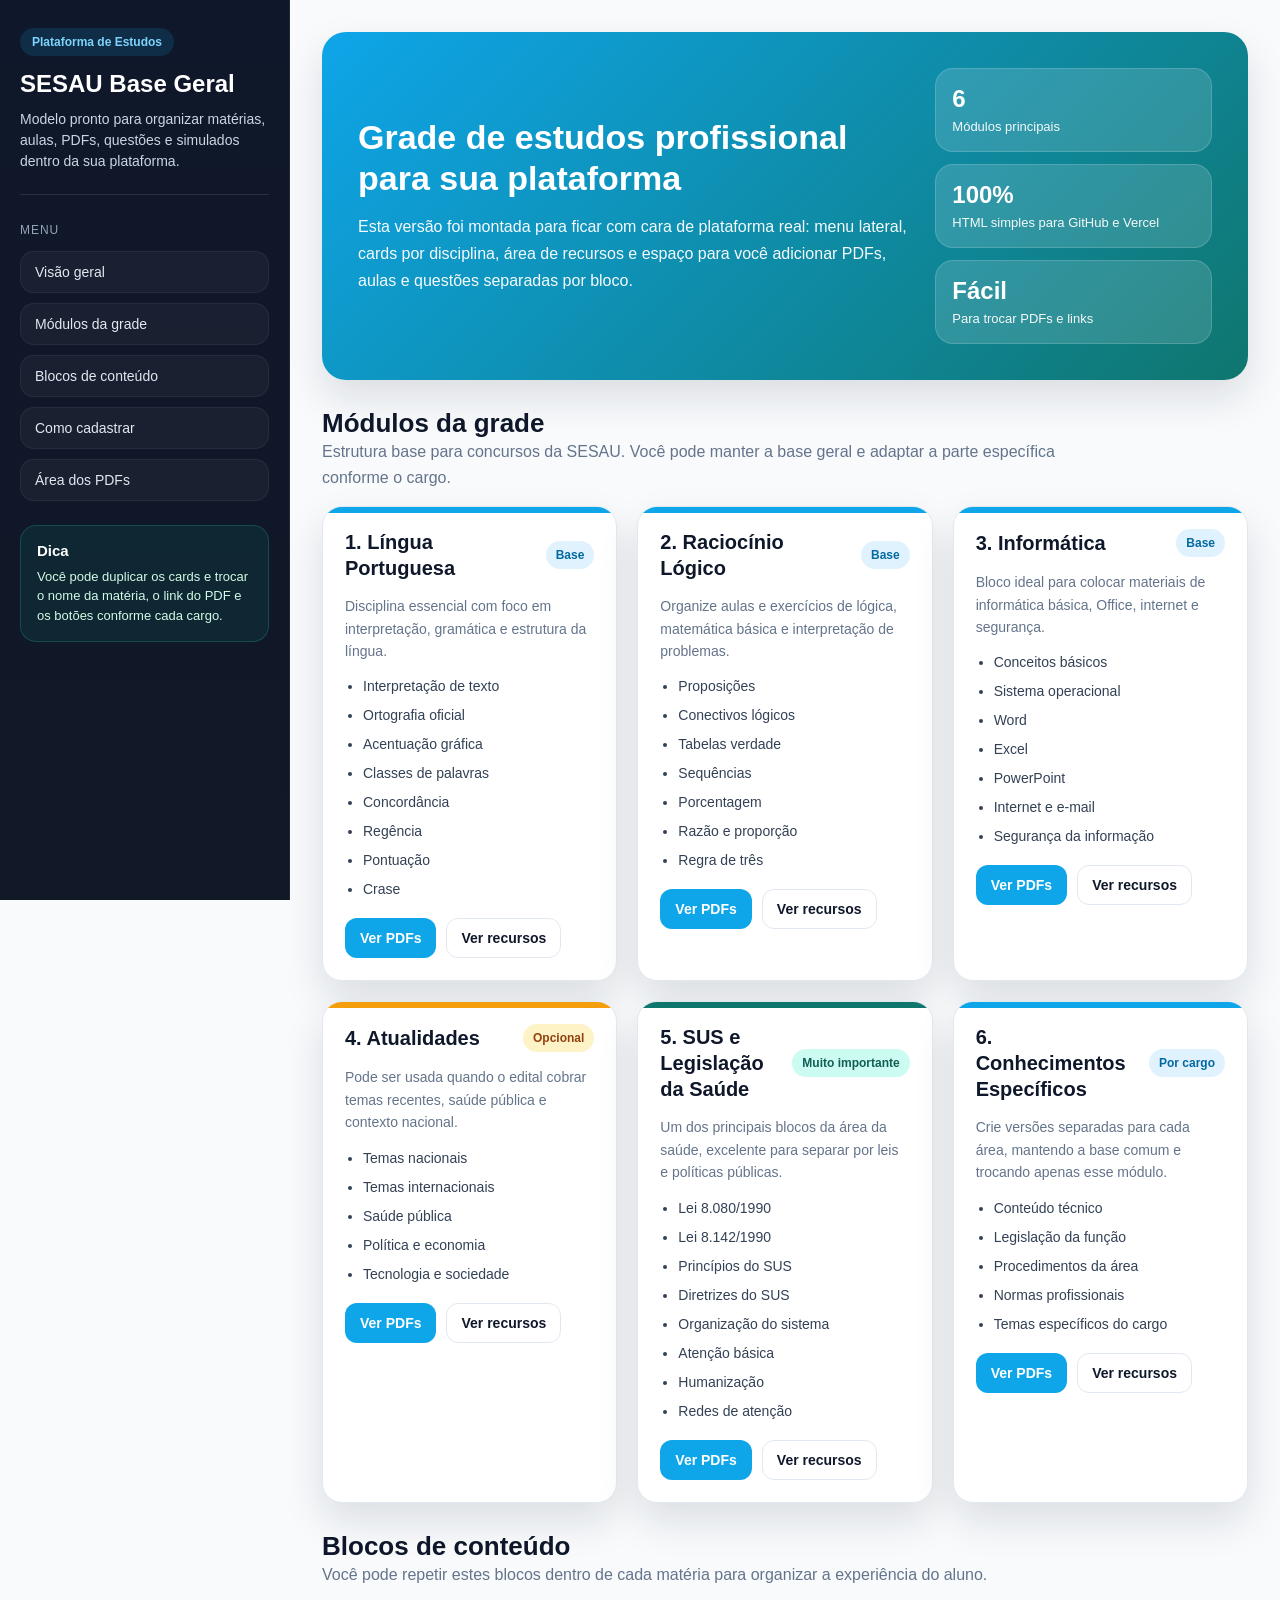
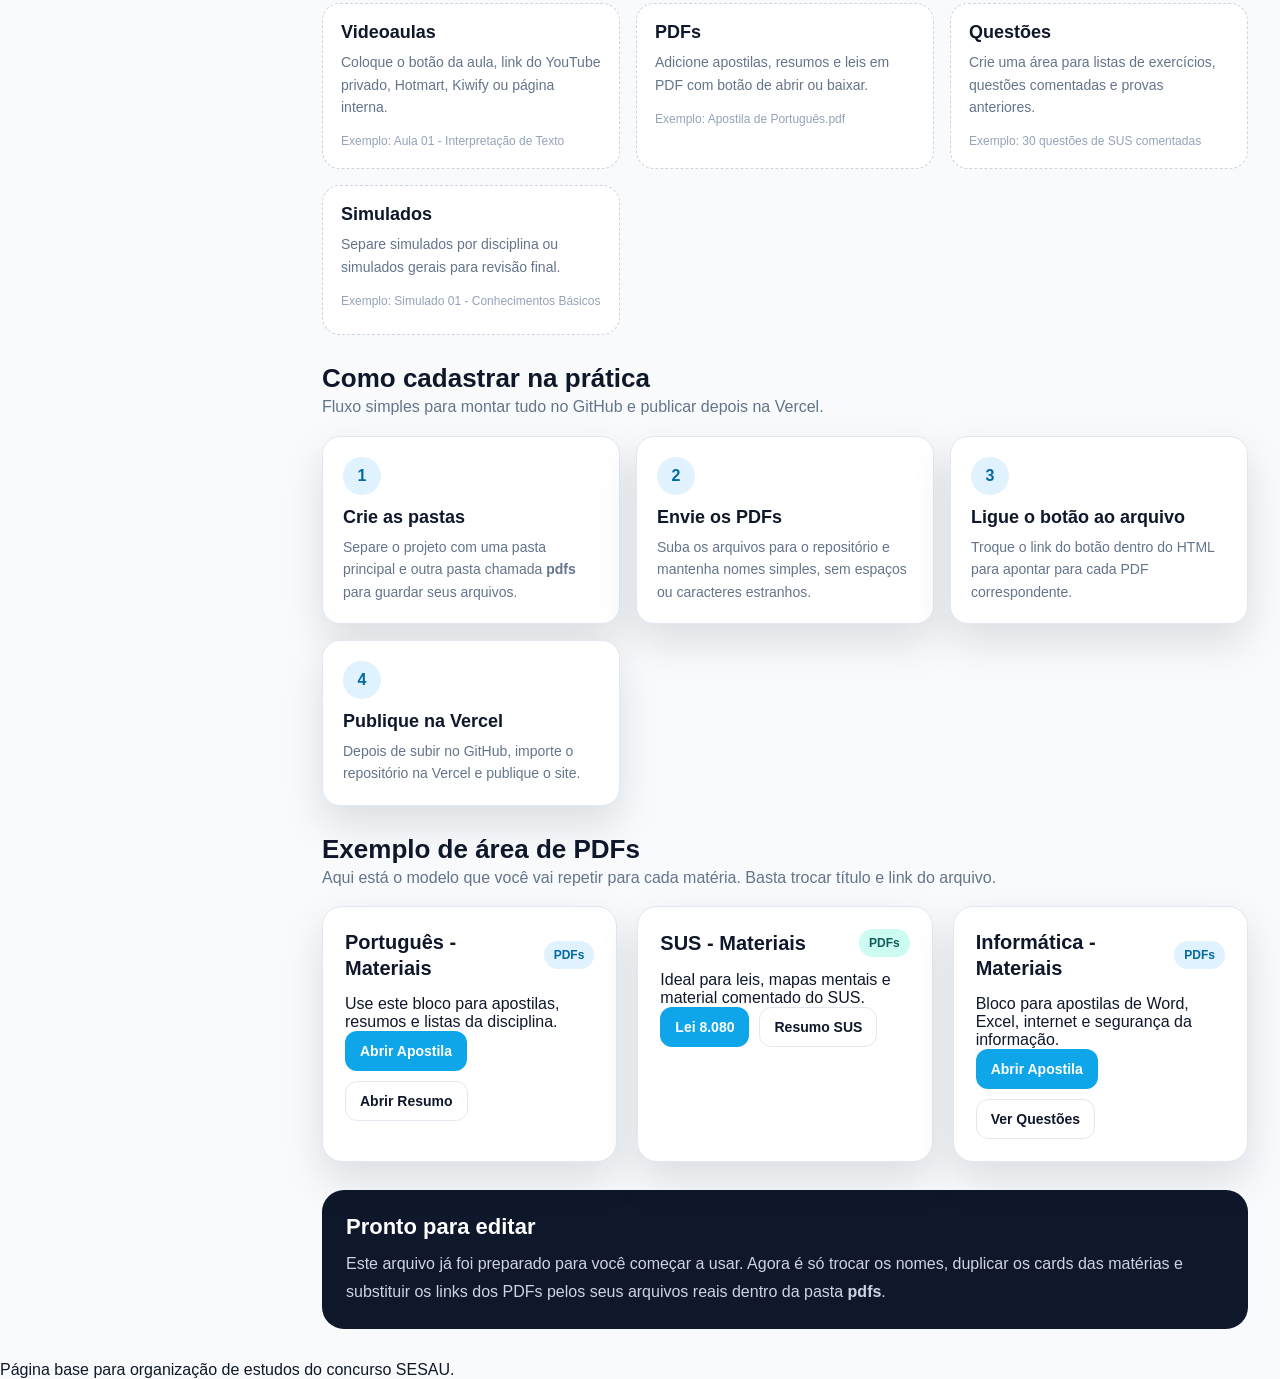
==== commit d7a41ca9: "Update index.html" ====
--- a/index.html
+++ b/index.html
@@ -3,8 +3,25 @@
 <head>
   <meta charset="UTF-8" />
   <meta name="viewport" content="width=device-width, initial-scale=1.0" />
-  <title>Grade de Estudos - Concurso SESAU</title>
+  <title>Plataforma SESAU - Grade de Estudos</title>
   <style>
+    :root {
+      --bg: #0f172a;
+      --panel: #111827;
+      --panel-2: #1e293b;
+      --card: #ffffff;
+      --text: #0f172a;
+      --muted: #64748b;
+      --line: #e2e8f0;
+      --primary: #0ea5e9;
+      --primary-dark: #0284c7;
+      --success: #0f766e;
+      --warning: #f59e0b;
+      --light: #f8fafc;
+      --shadow: 0 18px 40px rgba(15, 23, 42, 0.12);
+      --radius: 20px;
+    }
+
     * {
       margin: 0;
       padding: 0;
@@ -12,277 +29,755 @@
       font-family: Arial, Helvetica, sans-serif;
     }
 
+    html {
+      scroll-behavior: smooth;
+    }
+
     body {
-      background: #f4f7fb;
-      color: #1f2937;
+      background: var(--light);
+      color: var(--text);
+    }
+
+    .layout {
+      min-height: 100vh;
+      display: grid;
+      grid-template-columns: 290px 1fr;
+    }
+
+    .sidebar {
+      background: linear-gradient(180deg, #0f172a, #111827);
+      color: #fff;
+      padding: 28px 20px;
+      position: sticky;
+      top: 0;
+      height: 100vh;
+      overflow-y: auto;
+      border-right: 1px solid rgba(255,255,255,0.08);
+    }
+
+    .brand {
+      margin-bottom: 28px;
+      padding-bottom: 22px;
+      border-bottom: 1px solid rgba(255,255,255,0.1);
+    }
+
+    .brand span {
+      display: inline-block;
+      background: rgba(14,165,233,0.15);
+      color: #7dd3fc;
+      padding: 7px 12px;
+      border-radius: 999px;
+      font-size: 12px;
+      font-weight: 700;
+      margin-bottom: 14px;
+    }
+
+    .brand h1 {
+      font-size: 24px;
+      line-height: 1.2;
+      margin-bottom: 10px;
+    }
+
+    .brand p {
+      color: #cbd5e1;
+      font-size: 14px;
+      line-height: 1.5;
+    }
+
+    .nav-title {
+      text-transform: uppercase;
+      letter-spacing: 0.08em;
+      font-size: 12px;
+      color: #94a3b8;
+      margin: 8px 0 14px;
+    }
+
+    .nav-links {
+      display: flex;
+      flex-direction: column;
+      gap: 10px;
+    }
+
+    .nav-links a {
+      color: #e2e8f0;
+      text-decoration: none;
+      background: rgba(255,255,255,0.04);
+      border: 1px solid rgba(255,255,255,0.06);
+      padding: 12px 14px;
+      border-radius: 14px;
+      transition: 0.2s ease;
+      font-size: 14px;
+    }
+
+    .nav-links a:hover {
+      background: rgba(14,165,233,0.18);
+      border-color: rgba(14,165,233,0.35);
+      transform: translateX(4px);
+    }
+
+    .sidebar-tip {
+      margin-top: 24px;
+      background: rgba(15,118,110,0.16);
+      border: 1px solid rgba(45,212,191,0.2);
+      border-radius: 16px;
+      padding: 16px;
+    }
+
+    .sidebar-tip h3 {
+      font-size: 15px;
+      margin-bottom: 8px;
+    }
+
+    .sidebar-tip p {
+      font-size: 13px;
+      color: #d1fae5;
+      line-height: 1.5;
+    }
+
+    .content {
+      padding: 32px;
+    }
+
+    .hero {
+      background: linear-gradient(135deg, #0ea5e9, #0f766e);
+      color: white;
+      border-radius: 24px;
+      padding: 36px;
+      box-shadow: var(--shadow);
+      margin-bottom: 28px;
+    }
+
+    .hero-grid {
+      display: grid;
+      grid-template-columns: 2fr 1fr;
+      gap: 24px;
+      align-items: center;
+    }
+
+    .hero h2 {
+      font-size: 34px;
+      line-height: 1.2;
+      margin-bottom: 14px;
+    }
+
+    .hero p {
+      font-size: 16px;
+      line-height: 1.7;
+      max-width: 760px;
+      opacity: 0.96;
+    }
+
+    .hero-stats {
+      display: grid;
+      gap: 12px;
+    }
+
+    .stat {
+      background: rgba(255,255,255,0.14);
+      border: 1px solid rgba(255,255,255,0.16);
+      border-radius: 18px;
+      padding: 16px;
+    }
+
+    .stat strong {
+      display: block;
+      font-size: 24px;
+      margin-bottom: 4px;
+    }
+
+    .stat span {
+      font-size: 13px;
+      opacity: 0.95;
+    }
+
+    .section {
+      margin-bottom: 28px;
+    }
+
+    .section-header {
+      display: flex;
+      justify-content: space-between;
+      align-items: end;
+      gap: 16px;
+      margin-bottom: 16px;
+    }
+
+    .section-header h3 {
+      font-size: 26px;
+    }
+
+    .section-header p {
+      color: var(--muted);
+      max-width: 760px;
       line-height: 1.6;
     }
 
-    .container {
-      width: 90%;
-      max-width: 1200px;
-      margin: 0 auto;
-    }
-
-    header {
-      background: linear-gradient(135deg, #0f766e, #0ea5e9);
-      color: white;
-      padding: 48px 0;
-      box-shadow: 0 4px 18px rgba(0, 0, 0, 0.12);
-    }
-
-    .hero h1 {
-      font-size: 2.4rem;
-      margin-bottom: 12px;
-    }
-
-    .hero p {
-      font-size: 1.05rem;
-      max-width: 760px;
-      opacity: 0.95;
-    }
-
-    .badge {
-      display: inline-block;
-      margin-bottom: 18px;
-      background: rgba(255,255,255,0.18);
-      padding: 8px 14px;
+    .grid {
+      display: grid;
+      grid-template-columns: repeat(auto-fit, minmax(280px, 1fr));
+      gap: 20px;
+    }
+
+    .card {
+      background: var(--card);
+      border-radius: var(--radius);
+      padding: 22px;
+      box-shadow: var(--shadow);
+      border: 1px solid var(--line);
+    }
+
+    .module-card {
+      position: relative;
+      overflow: hidden;
+    }
+
+    .module-card::before {
+      content: "";
+      position: absolute;
+      left: 0;
+      top: 0;
+      width: 100%;
+      height: 6px;
+      background: var(--primary);
+    }
+
+    .module-card.success::before {
+      background: var(--success);
+    }
+
+    .module-card.warning::before {
+      background: var(--warning);
+    }
+
+    .module-head {
+      display: flex;
+      align-items: center;
+      justify-content: space-between;
+      gap: 12px;
+      margin-bottom: 14px;
+    }
+
+    .module-head h4 {
+      font-size: 20px;
+      line-height: 1.3;
+    }
+
+    .tag {
+      white-space: nowrap;
+      font-size: 12px;
+      font-weight: 700;
+      padding: 7px 10px;
       border-radius: 999px;
-      font-size: 0.9rem;
-      font-weight: bold;
-    }
-
-    main {
-      padding: 40px 0 60px;
-    }
-
-    .intro-box {
-      background: white;
-      border-radius: 18px;
-      padding: 24px;
-      margin-bottom: 28px;
-      box-shadow: 0 10px 30px rgba(15, 23, 42, 0.08);
-    }
-
-    .modules-grid {
-      display: grid;
-      grid-template-columns: repeat(auto-fit, minmax(260px, 1fr));
-      gap: 20px;
-    }
-
-    .module-card {
-      background: white;
-      border-radius: 18px;
-      padding: 24px;
-      box-shadow: 0 10px 28px rgba(15, 23, 42, 0.08);
-      transition: transform 0.2s ease, box-shadow 0.2s ease;
-      border-top: 6px solid #0ea5e9;
-    }
-
-    .module-card:hover {
-      transform: translateY(-4px);
-      box-shadow: 0 14px 32px rgba(15, 23, 42, 0.12);
-    }
-
-    .module-card h2 {
-      font-size: 1.2rem;
-      margin-bottom: 12px;
-      color: #0f172a;
+      background: #e0f2fe;
+      color: #0369a1;
+    }
+
+    .tag.success {
+      background: #ccfbf1;
+      color: #115e59;
+    }
+
+    .tag.warning {
+      background: #fef3c7;
+      color: #92400e;
     }
 
     .module-card p {
-      font-size: 0.95rem;
-      color: #475569;
+      color: var(--muted);
+      font-size: 14px;
+      line-height: 1.6;
       margin-bottom: 14px;
     }
 
     .module-card ul {
       padding-left: 18px;
+      margin-bottom: 18px;
     }
 
     .module-card li {
       margin-bottom: 8px;
+      line-height: 1.5;
       color: #334155;
-      font-size: 0.95rem;
-    }
-
-    .highlight {
-      border-top-color: #0f766e;
-    }
-
-    .warning {
-      border-top-color: #f59e0b;
-    }
-
-    .footer-box {
-      margin-top: 34px;
+      font-size: 14px;
+    }
+
+    .actions {
+      display: flex;
+      flex-wrap: wrap;
+      gap: 10px;
+    }
+
+    .btn {
+      display: inline-block;
+      text-decoration: none;
+      padding: 11px 14px;
+      border-radius: 12px;
+      font-size: 14px;
+      font-weight: 700;
+      transition: 0.2s ease;
+      border: 1px solid transparent;
+      cursor: pointer;
+    }
+
+    .btn-primary {
+      background: var(--primary);
+      color: #fff;
+    }
+
+    .btn-primary:hover {
+      background: var(--primary-dark);
+    }
+
+    .btn-outline {
+      background: #fff;
+      color: var(--text);
+      border-color: var(--line);
+    }
+
+    .btn-outline:hover {
+      background: #f8fafc;
+    }
+
+    .resource-grid {
+      display: grid;
+      grid-template-columns: repeat(auto-fit, minmax(230px, 1fr));
+      gap: 16px;
+    }
+
+    .resource-box {
+      background: #fff;
+      border: 1px dashed #cbd5e1;
+      border-radius: 18px;
+      padding: 18px;
+      min-height: 150px;
+    }
+
+    .resource-box h5 {
+      margin-bottom: 8px;
+      font-size: 18px;
+    }
+
+    .resource-box p {
+      color: var(--muted);
+      font-size: 14px;
+      line-height: 1.6;
+      margin-bottom: 14px;
+    }
+
+    .resource-box small {
+      display: block;
+      color: #94a3b8;
+      font-size: 12px;
+      line-height: 1.5;
+    }
+
+    .steps {
+      display: grid;
+      grid-template-columns: repeat(auto-fit, minmax(220px, 1fr));
+      gap: 16px;
+    }
+
+    .step {
+      background: #fff;
+      border-radius: 18px;
+      border: 1px solid var(--line);
+      box-shadow: var(--shadow);
+      padding: 20px;
+    }
+
+    .step-number {
+      width: 38px;
+      height: 38px;
+      display: inline-flex;
+      align-items: center;
+      justify-content: center;
+      border-radius: 50%;
+      background: #e0f2fe;
+      color: #0369a1;
+      font-weight: 700;
+      margin-bottom: 12px;
+    }
+
+    .step h4 {
+      margin-bottom: 8px;
+      font-size: 18px;
+    }
+
+    .step p {
+      color: var(--muted);
+      font-size: 14px;
+      line-height: 1.6;
+    }
+
+    .footer-note {
+      margin-top: 28px;
       background: #0f172a;
-      color: white;
-      border-radius: 18px;
-      padding: 28px;
-    }
-
-    .footer-box h3 {
-      margin-bottom: 12px;
-      font-size: 1.25rem;
-    }
-
-    .footer-box ul {
-      padding-left: 18px;
-    }
-
-    .footer-box li {
-      margin-bottom: 8px;
-    }
-
-    footer {
-      text-align: center;
-      padding: 24px 12px 36px;
-      color: #64748b;
-      font-size: 0.92rem;
-    }
-
-    .btn-top {
-      display: inline-block;
-      margin-top: 18px;
-      background: #0ea5e9;
-      color: white;
-      text-decoration: none;
-      padding: 12px 18px;
-      border-radius: 10px;
-      font-weight: bold;
-    }
-
-    @media (max-width: 768px) {
-      .hero h1 {
-        font-size: 1.9rem;
+      color: #fff;
+      border-radius: 22px;
+      padding: 24px;
+    }
+
+    .footer-note h3 {
+      margin-bottom: 10px;
+      font-size: 22px;
+    }
+
+    .footer-note p {
+      color: #cbd5e1;
+      line-height: 1.7;
+    }
+
+    @media (max-width: 980px) {
+      .layout {
+        grid-template-columns: 1fr;
       }
 
-      .hero p {
-        font-size: 0.98rem;
+      .sidebar {
+        position: relative;
+        height: auto;
+      }
+
+      .hero-grid {
+        grid-template-columns: 1fr;
+      }
+    }
+
+    @media (max-width: 640px) {
+      .content {
+        padding: 18px;
+      }
+
+      .hero {
+        padding: 24px;
+      }
+
+      .hero h2 {
+        font-size: 28px;
+      }
+
+      .section-header {
+        flex-direction: column;
+        align-items: flex-start;
       }
     }
   </style>
 </head>
 <body>
-  <header>
-    <div class="container hero">
-      <span class="badge">Plataforma de Estudos</span>
-      <h1>Grade de Estudos - Concurso SESAU</h1>
-      <p>
-        Estrutura base de matérias para organizar os estudos dos alunos na plataforma.
-        Essa grade pode ser usada para diferentes cargos, mantendo as disciplinas gerais
-        e separando os conteúdos específicos conforme a área escolhida.
-      </p>
-    </div>
-  </header>
-
-  <main>
-    <div class="container">
-      <section class="intro-box">
-        <h2 style="margin-bottom: 10px;">Organização sugerida</h2>
+  <div class="layout">
+    <aside class="sidebar">
+      <div class="brand">
+        <span>Plataforma de Estudos</span>
+        <h1>SESAU Base Geral</h1>
+        <p>Modelo pronto para organizar matérias, aulas, PDFs, questões e simulados dentro da sua plataforma.</p>
+      </div>
+
+      <div class="nav-title">Menu</div>
+      <nav class="nav-links">
+        <a href="#inicio">Visão geral</a>
+        <a href="#modulos">Módulos da grade</a>
+        <a href="#recursos">Blocos de conteúdo</a>
+        <a href="#como-usar">Como cadastrar</a>
+        <a href="#pdfs">Área dos PDFs</a>
+      </nav>
+
+      <div class="sidebar-tip">
+        <h3>Dica</h3>
+        <p>Você pode duplicar os cards e trocar o nome da matéria, o link do PDF e os botões conforme cada cargo.</p>
+      </div>
+    </aside>
+
+    <main class="content">
+      <section class="hero" id="inicio">
+        <div class="hero-grid">
+          <div>
+            <h2>Grade de estudos profissional para sua plataforma</h2>
+            <p>
+              Esta versão foi montada para ficar com cara de plataforma real: menu lateral, cards por disciplina,
+              área de recursos e espaço para você adicionar PDFs, aulas e questões separadas por bloco.
+            </p>
+          </div>
+
+          <div class="hero-stats">
+            <div class="stat">
+              <strong>6</strong>
+              <span>Módulos principais</span>
+            </div>
+            <div class="stat">
+              <strong>100%</strong>
+              <span>HTML simples para GitHub e Vercel</span>
+            </div>
+            <div class="stat">
+              <strong>Fácil</strong>
+              <span>Para trocar PDFs e links</span>
+            </div>
+          </div>
+        </div>
+      </section>
+
+      <section class="section" id="modulos">
+        <div class="section-header">
+          <div>
+            <h3>Módulos da grade</h3>
+            <p>Estrutura base para concursos da SESAU. Você pode manter a base geral e adaptar a parte específica conforme o cargo.</p>
+          </div>
+        </div>
+
+        <div class="grid">
+          <article class="card module-card">
+            <div class="module-head">
+              <h4>1. Língua Portuguesa</h4>
+              <span class="tag">Base</span>
+            </div>
+            <p>Disciplina essencial com foco em interpretação, gramática e estrutura da língua.</p>
+            <ul>
+              <li>Interpretação de texto</li>
+              <li>Ortografia oficial</li>
+              <li>Acentuação gráfica</li>
+              <li>Classes de palavras</li>
+              <li>Concordância</li>
+              <li>Regência</li>
+              <li>Pontuação</li>
+              <li>Crase</li>
+            </ul>
+            <div class="actions">
+              <a class="btn btn-primary" href="#pdfs">Ver PDFs</a>
+              <a class="btn btn-outline" href="#recursos">Ver recursos</a>
+            </div>
+          </article>
+
+          <article class="card module-card">
+            <div class="module-head">
+              <h4>2. Raciocínio Lógico</h4>
+              <span class="tag">Base</span>
+            </div>
+            <p>Organize aulas e exercícios de lógica, matemática básica e interpretação de problemas.</p>
+            <ul>
+              <li>Proposições</li>
+              <li>Conectivos lógicos</li>
+              <li>Tabelas verdade</li>
+              <li>Sequências</li>
+              <li>Porcentagem</li>
+              <li>Razão e proporção</li>
+              <li>Regra de três</li>
+            </ul>
+            <div class="actions">
+              <a class="btn btn-primary" href="#pdfs">Ver PDFs</a>
+              <a class="btn btn-outline" href="#recursos">Ver recursos</a>
+            </div>
+          </article>
+
+          <article class="card module-card">
+            <div class="module-head">
+              <h4>3. Informática</h4>
+              <span class="tag">Base</span>
+            </div>
+            <p>Bloco ideal para colocar materiais de informática básica, Office, internet e segurança.</p>
+            <ul>
+              <li>Conceitos básicos</li>
+              <li>Sistema operacional</li>
+              <li>Word</li>
+              <li>Excel</li>
+              <li>PowerPoint</li>
+              <li>Internet e e-mail</li>
+              <li>Segurança da informação</li>
+            </ul>
+            <div class="actions">
+              <a class="btn btn-primary" href="#pdfs">Ver PDFs</a>
+              <a class="btn btn-outline" href="#recursos">Ver recursos</a>
+            </div>
+          </article>
+
+          <article class="card module-card warning">
+            <div class="module-head">
+              <h4>4. Atualidades</h4>
+              <span class="tag warning">Opcional</span>
+            </div>
+            <p>Pode ser usada quando o edital cobrar temas recentes, saúde pública e contexto nacional.</p>
+            <ul>
+              <li>Temas nacionais</li>
+              <li>Temas internacionais</li>
+              <li>Saúde pública</li>
+              <li>Política e economia</li>
+              <li>Tecnologia e sociedade</li>
+            </ul>
+            <div class="actions">
+              <a class="btn btn-primary" href="#pdfs">Ver PDFs</a>
+              <a class="btn btn-outline" href="#recursos">Ver recursos</a>
+            </div>
+          </article>
+
+          <article class="card module-card success">
+            <div class="module-head">
+              <h4>5. SUS e Legislação da Saúde</h4>
+              <span class="tag success">Muito importante</span>
+            </div>
+            <p>Um dos principais blocos da área da saúde, excelente para separar por leis e políticas públicas.</p>
+            <ul>
+              <li>Lei 8.080/1990</li>
+              <li>Lei 8.142/1990</li>
+              <li>Princípios do SUS</li>
+              <li>Diretrizes do SUS</li>
+              <li>Organização do sistema</li>
+              <li>Atenção básica</li>
+              <li>Humanização</li>
+              <li>Redes de atenção</li>
+            </ul>
+            <div class="actions">
+              <a class="btn btn-primary" href="#pdfs">Ver PDFs</a>
+              <a class="btn btn-outline" href="#recursos">Ver recursos</a>
+            </div>
+          </article>
+
+          <article class="card module-card">
+            <div class="module-head">
+              <h4>6. Conhecimentos Específicos</h4>
+              <span class="tag">Por cargo</span>
+            </div>
+            <p>Crie versões separadas para cada área, mantendo a base comum e trocando apenas esse módulo.</p>
+            <ul>
+              <li>Conteúdo técnico</li>
+              <li>Legislação da função</li>
+              <li>Procedimentos da área</li>
+              <li>Normas profissionais</li>
+              <li>Temas específicos do cargo</li>
+            </ul>
+            <div class="actions">
+              <a class="btn btn-primary" href="#pdfs">Ver PDFs</a>
+              <a class="btn btn-outline" href="#recursos">Ver recursos</a>
+            </div>
+          </article>
+        </div>
+      </section>
+
+      <section class="section" id="recursos">
+        <div class="section-header">
+          <div>
+            <h3>Blocos de conteúdo</h3>
+            <p>Você pode repetir estes blocos dentro de cada matéria para organizar a experiência do aluno.</p>
+          </div>
+        </div>
+
+        <div class="resource-grid">
+          <div class="resource-box">
+            <h5>Videoaulas</h5>
+            <p>Coloque o botão da aula, link do YouTube privado, Hotmart, Kiwify ou página interna.</p>
+            <small>Exemplo: Aula 01 - Interpretação de Texto</small>
+          </div>
+
+          <div class="resource-box">
+            <h5>PDFs</h5>
+            <p>Adicione apostilas, resumos e leis em PDF com botão de abrir ou baixar.</p>
+            <small>Exemplo: Apostila de Português.pdf</small>
+          </div>
+
+          <div class="resource-box">
+            <h5>Questões</h5>
+            <p>Crie uma área para listas de exercícios, questões comentadas e provas anteriores.</p>
+            <small>Exemplo: 30 questões de SUS comentadas</small>
+          </div>
+
+          <div class="resource-box">
+            <h5>Simulados</h5>
+            <p>Separe simulados por disciplina ou simulados gerais para revisão final.</p>
+            <small>Exemplo: Simulado 01 - Conhecimentos Básicos</small>
+          </div>
+        </div>
+      </section>
+
+      <section class="section" id="como-usar">
+        <div class="section-header">
+          <div>
+            <h3>Como cadastrar na prática</h3>
+            <p>Fluxo simples para montar tudo no GitHub e publicar depois na Vercel.</p>
+          </div>
+        </div>
+
+        <div class="steps">
+          <div class="step">
+            <div class="step-number">1</div>
+            <h4>Crie as pastas</h4>
+            <p>Separe o projeto com uma pasta principal e outra pasta chamada <strong>pdfs</strong> para guardar seus arquivos.</p>
+          </div>
+
+          <div class="step">
+            <div class="step-number">2</div>
+            <h4>Envie os PDFs</h4>
+            <p>Suba os arquivos para o repositório e mantenha nomes simples, sem espaços ou caracteres estranhos.</p>
+          </div>
+
+          <div class="step">
+            <div class="step-number">3</div>
+            <h4>Ligue o botão ao arquivo</h4>
+            <p>Troque o link do botão dentro do HTML para apontar para cada PDF correspondente.</p>
+          </div>
+
+          <div class="step">
+            <div class="step-number">4</div>
+            <h4>Publique na Vercel</h4>
+            <p>Depois de subir no GitHub, importe o repositório na Vercel e publique o site.</p>
+          </div>
+        </div>
+      </section>
+
+      <section class="section" id="pdfs">
+        <div class="section-header">
+          <div>
+            <h3>Exemplo de área de PDFs</h3>
+            <p>Aqui está o modelo que você vai repetir para cada matéria. Basta trocar título e link do arquivo.</p>
+          </div>
+        </div>
+
+        <div class="grid">
+          <article class="card">
+            <div class="module-head">
+              <h4>Português - Materiais</h4>
+              <span class="tag">PDFs</span>
+            </div>
+            <p>Use este bloco para apostilas, resumos e listas da disciplina.</p>
+            <div class="actions">
+              <a class="btn btn-primary" href="pdfs/portugues-apostila.pdf" target="_blank">Abrir Apostila</a>
+              <a class="btn btn-outline" href="pdfs/portugues-resumo.pdf" target="_blank">Abrir Resumo</a>
+            </div>
+          </article>
+
+          <article class="card">
+            <div class="module-head">
+              <h4>SUS - Materiais</h4>
+              <span class="tag success">PDFs</span>
+            </div>
+            <p>Ideal para leis, mapas mentais e material comentado do SUS.</p>
+            <div class="actions">
+              <a class="btn btn-primary" href="pdfs/sus-lei-8080.pdf" target="_blank">Lei 8.080</a>
+              <a class="btn btn-outline" href="pdfs/sus-resumo.pdf" target="_blank">Resumo SUS</a>
+            </div>
+          </article>
+
+          <article class="card">
+            <div class="module-head">
+              <h4>Informática - Materiais</h4>
+              <span class="tag">PDFs</span>
+            </div>
+            <p>Bloco para apostilas de Word, Excel, internet e segurança da informação.</p>
+            <div class="actions">
+              <a class="btn btn-primary" href="pdfs/informatica-apostila.pdf" target="_blank">Abrir Apostila</a>
+              <a class="btn btn-outline" href="pdfs/informatica-questoes.pdf" target="_blank">Ver Questões</a>
+            </div>
+          </article>
+        </div>
+      </section>
+
+      <section class="footer-note">
+        <h3>Pronto para editar</h3>
         <p>
-          Use esta página como base para cadastrar aulas, PDFs, resumos, questões comentadas
-          e simulados dentro de cada módulo. A estrutura abaixo foi pensada para facilitar a
-          navegação dos alunos e deixar sua plataforma mais profissional.
+          Este arquivo já foi preparado para você começar a usar. Agora é só trocar os nomes, duplicar os cards das matérias
+          e substituir os links dos PDFs pelos seus arquivos reais dentro da pasta <strong>pdfs</strong>.
         </p>
       </section>
-
-      <section class="modules-grid">
-        <article class="module-card">
-          <h2>1. Língua Portuguesa</h2>
-          <p>Conteúdo base presente na maior parte dos concursos públicos.</p>
-          <ul>
-            <li>Interpretação de texto</li>
-            <li>Ortografia oficial</li>
-            <li>Acentuação gráfica</li>
-            <li>Classes de palavras</li>
-            <li>Concordância verbal e nominal</li>
-            <li>Regência verbal e nominal</li>
-            <li>Pontuação</li>
-            <li>Crase</li>
-          </ul>
-        </article>
-
-        <article class="module-card">
-          <h2>2. Raciocínio Lógico</h2>
-          <p>Matéria comum em concursos, com foco em lógica e resolução de problemas.</p>
-          <ul>
-            <li>Proposições e conectivos</li>
-            <li>Tabelas verdade</li>
-            <li>Sequências lógicas</li>
-            <li>Porcentagem</li>
-            <li>Razão e proporção</li>
-            <li>Regra de três</li>
-            <li>Resolução de problemas</li>
-          </ul>
-        </article>
-
-        <article class="module-card">
-          <h2>3. Informática</h2>
-          <p>Fundamentos práticos de informática cobrados em provas objetivas.</p>
-          <ul>
-            <li>Conceitos básicos de informática</li>
-            <li>Sistema operacional</li>
-            <li>Word, Excel e PowerPoint</li>
-            <li>Internet e navegação</li>
-            <li>Correio eletrônico</li>
-            <li>Segurança da informação</li>
-          </ul>
-        </article>
-
-        <article class="module-card warning">
-          <h2>4. Atualidades</h2>
-          <p>Disciplina que pode variar conforme o edital, mas vale manter na estrutura.</p>
-          <ul>
-            <li>Temas nacionais e internacionais</li>
-            <li>Saúde pública</li>
-            <li>Política e economia</li>
-            <li>Tecnologia e sociedade</li>
-            <li>Temas relevantes do Brasil</li>
-          </ul>
-        </article>
-
-        <article class="module-card highlight">
-          <h2>5. SUS e Legislação da Saúde</h2>
-          <p>Um dos módulos mais importantes para concursos da área da saúde.</p>
-          <ul>
-            <li>Lei nº 8.080/1990</li>
-            <li>Lei nº 8.142/1990</li>
-            <li>Princípios e diretrizes do SUS</li>
-            <li>Organização do SUS</li>
-            <li>Políticas públicas de saúde</li>
-            <li>Atenção Básica</li>
-            <li>Humanização em saúde</li>
-            <li>Redes de Atenção à Saúde</li>
-          </ul>
-        </article>
-
-        <article class="module-card">
-          <h2>6. Conhecimentos Específicos</h2>
-          <p>Esse módulo deve mudar conforme o cargo escolhido pelo aluno.</p>
-          <ul>
-            <li>Conteúdo técnico da área</li>
-            <li>Normas profissionais</li>
-            <li>Procedimentos específicos</li>
-            <li>Leis e regulamentos do cargo</li>
-            <li>Temas próprios da função</li>
-          </ul>
-        </article>
-      </section>
-
-      <section class="footer-box">
-        <h3>Como usar na sua plataforma</h3>
-        <ul>
-          <li>Cadastre videoaulas dentro de cada módulo</li>
-          <li>Adicione PDFs e resumos em cada disciplina</li>
-          <li>Inclua questões comentadas por assunto</li>
-          <li>Crie simulados separados por matéria</li>
-          <li>Separe o módulo de conhecimentos específicos por cargo</li>
-        </ul>
-        <a href="#top" class="btn-top">Usar esta estrutura</a>
-      </section>
-    </div>
+    </main>
+  </div>
+</body>
+</html>
+
   </main>
 
   <footer>
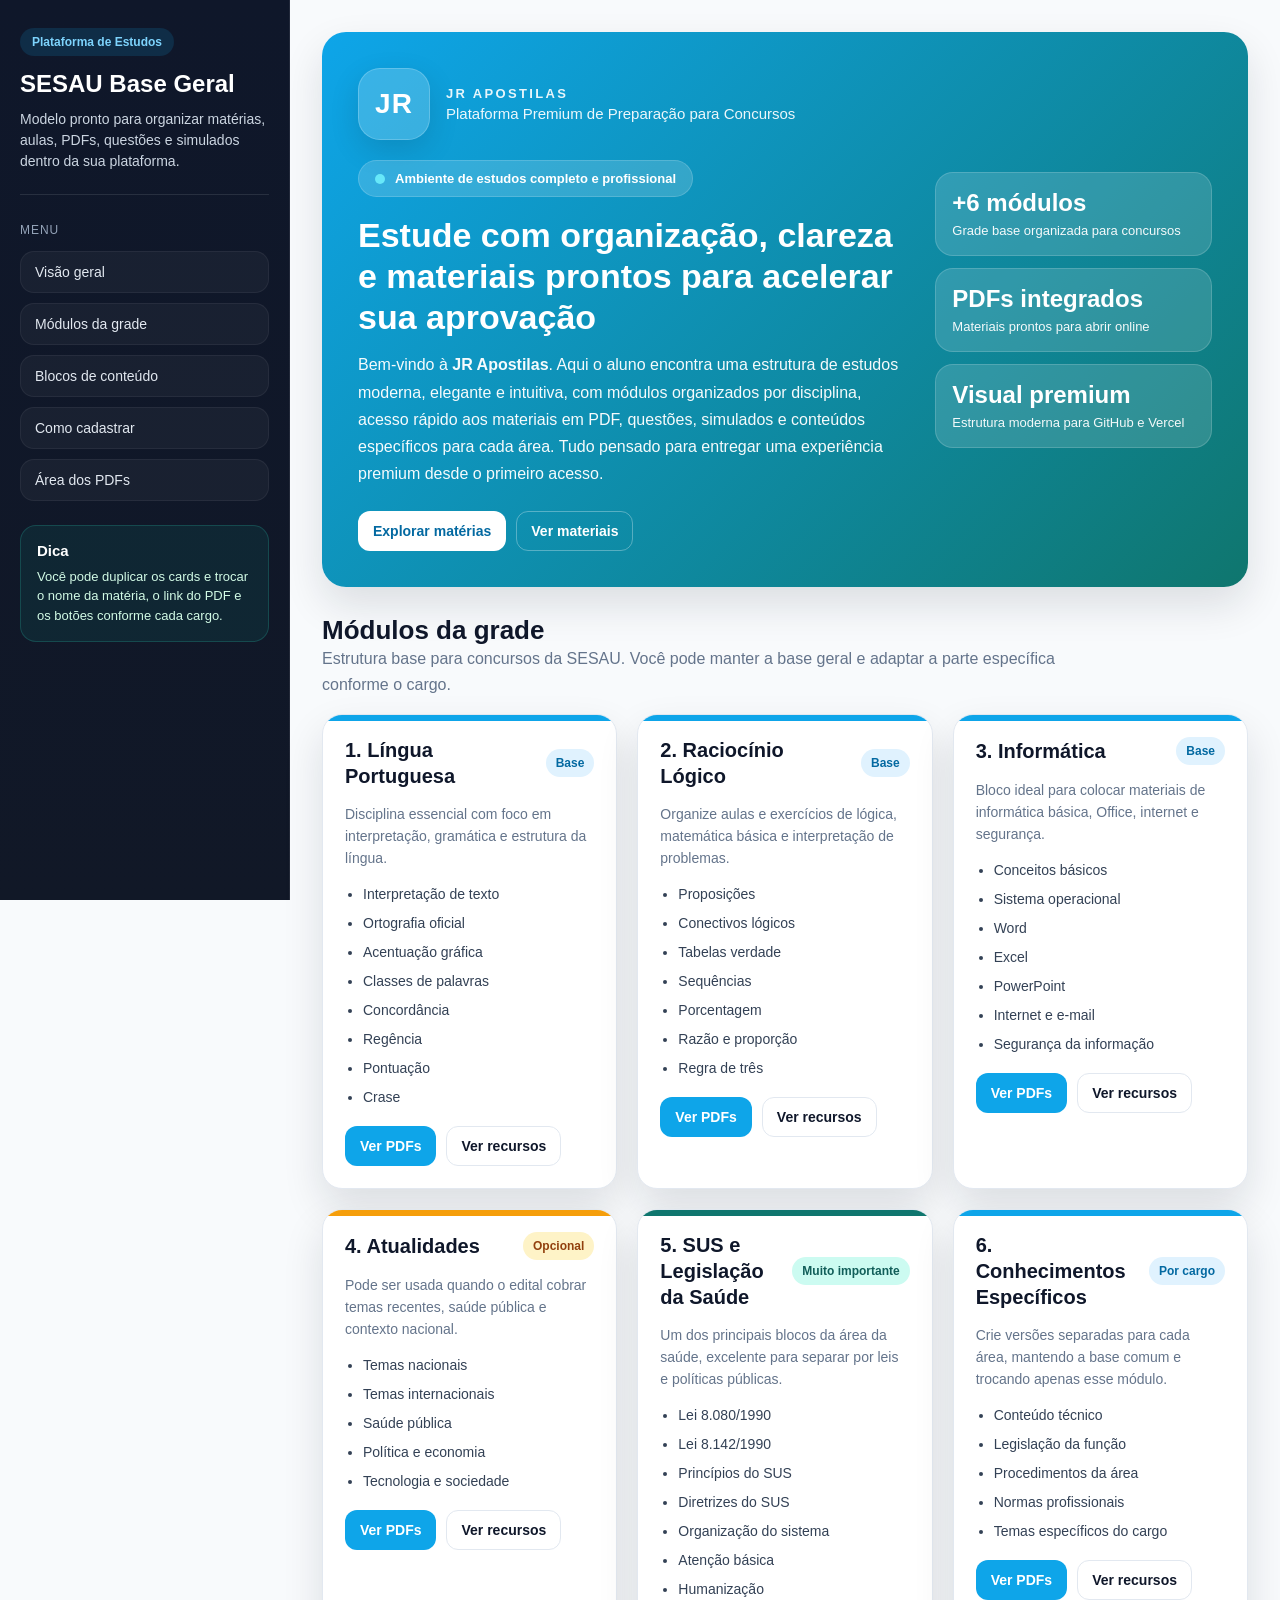
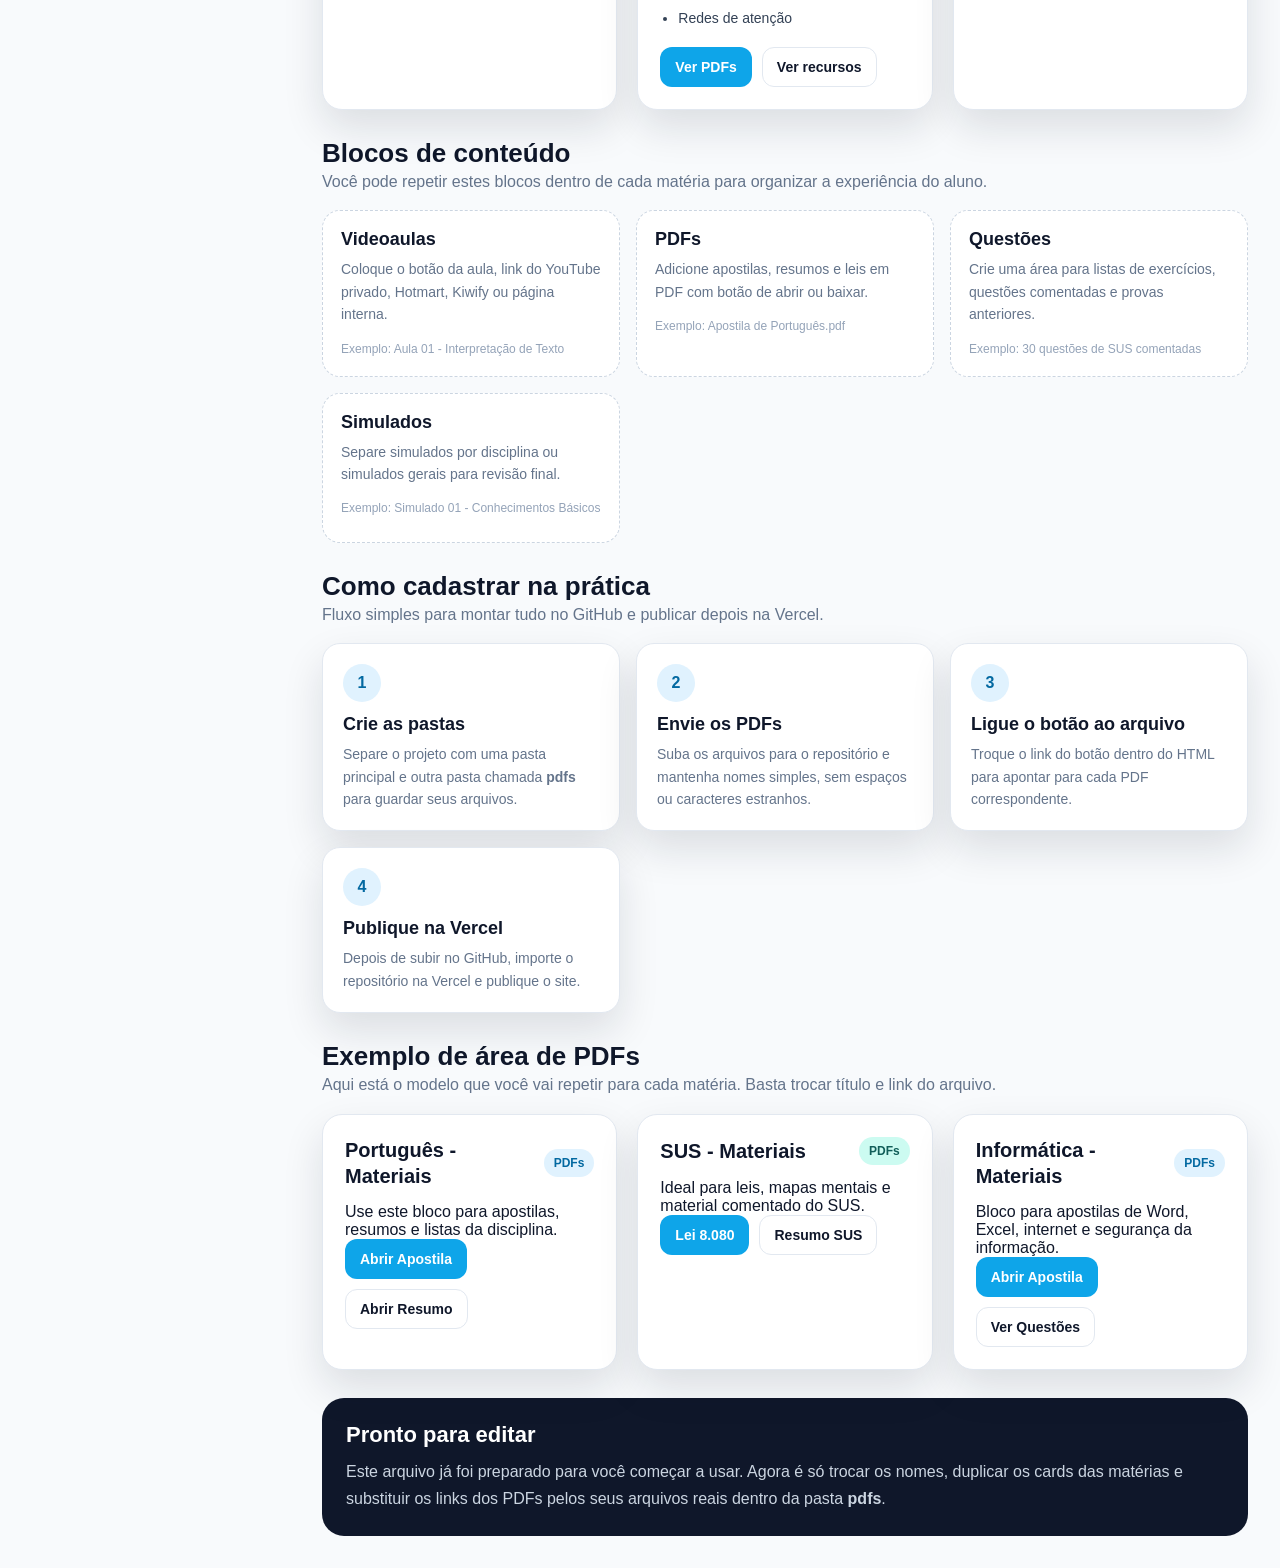
==== commit 954fbfc3: "Update index.html" ====
--- a/index.html
+++ b/index.html
@@ -490,25 +490,46 @@
       <section class="hero" id="inicio">
         <div class="hero-grid">
           <div>
-            <h2>Grade de estudos profissional para sua plataforma</h2>
+            <div style="display:flex;align-items:center;gap:16px;margin-bottom:20px;flex-wrap:wrap;">
+              <div style="width:72px;height:72px;border-radius:22px;background:rgba(255,255,255,0.18);border:1px solid rgba(255,255,255,0.2);display:flex;align-items:center;justify-content:center;font-size:28px;font-weight:800;letter-spacing:1px;box-shadow:0 10px 30px rgba(0,0,0,0.12);">
+                JR
+              </div>
+              <div>
+                <div style="font-size:13px;font-weight:700;letter-spacing:0.18em;text-transform:uppercase;opacity:0.9;">JR Apostilas</div>
+                <div style="font-size:15px;opacity:0.92;margin-top:4px;">Plataforma Premium de Preparação para Concursos</div>
+              </div>
+            </div>
+
+            <div style="display:inline-flex;align-items:center;gap:10px;padding:10px 16px;border-radius:999px;background:rgba(255,255,255,0.16);border:1px solid rgba(255,255,255,0.16);font-size:13px;font-weight:700;margin-bottom:18px;">
+              <span style="width:10px;height:10px;border-radius:50%;background:#67e8f9;display:inline-block;"></span>
+              Ambiente de estudos completo e profissional
+            </div>
+
+            <h2>Estude com organização, clareza e materiais prontos para acelerar sua aprovação</h2>
             <p>
-              Esta versão foi montada para ficar com cara de plataforma real: menu lateral, cards por disciplina,
-              área de recursos e espaço para você adicionar PDFs, aulas e questões separadas por bloco.
+              Bem-vindo à <strong>JR Apostilas</strong>. Aqui o aluno encontra uma estrutura de estudos moderna, elegante e intuitiva,
+              com módulos organizados por disciplina, acesso rápido aos materiais em PDF, questões, simulados e conteúdos específicos
+              para cada área. Tudo pensado para entregar uma experiência premium desde o primeiro acesso.
             </p>
+
+            <div class="actions" style="margin-top:24px;">
+              <a class="btn btn-primary" href="#modulos" style="background:#fff;color:#0369a1;">Explorar matérias</a>
+              <a class="btn btn-outline" href="#pdfs" style="background:transparent;color:#fff;border-color:rgba(255,255,255,0.3);">Ver materiais</a>
+            </div>
           </div>
 
           <div class="hero-stats">
             <div class="stat">
-              <strong>6</strong>
-              <span>Módulos principais</span>
+              <strong>+6 módulos</strong>
+              <span>Grade base organizada para concursos</span>
             </div>
             <div class="stat">
-              <strong>100%</strong>
-              <span>HTML simples para GitHub e Vercel</span>
+              <strong>PDFs integrados</strong>
+              <span>Materiais prontos para abrir online</span>
             </div>
             <div class="stat">
-              <strong>Fácil</strong>
-              <span>Para trocar PDFs e links</span>
+              <strong>Visual premium</strong>
+              <span>Estrutura moderna para GitHub e Vercel</span>
             </div>
           </div>
         </div>
@@ -777,11 +798,3 @@
   </div>
 </body>
 </html>
-
-  </main>
-
-  <footer>
-    Página base para organização de estudos do concurso SESAU.
-  </footer>
-</body>
-</html>
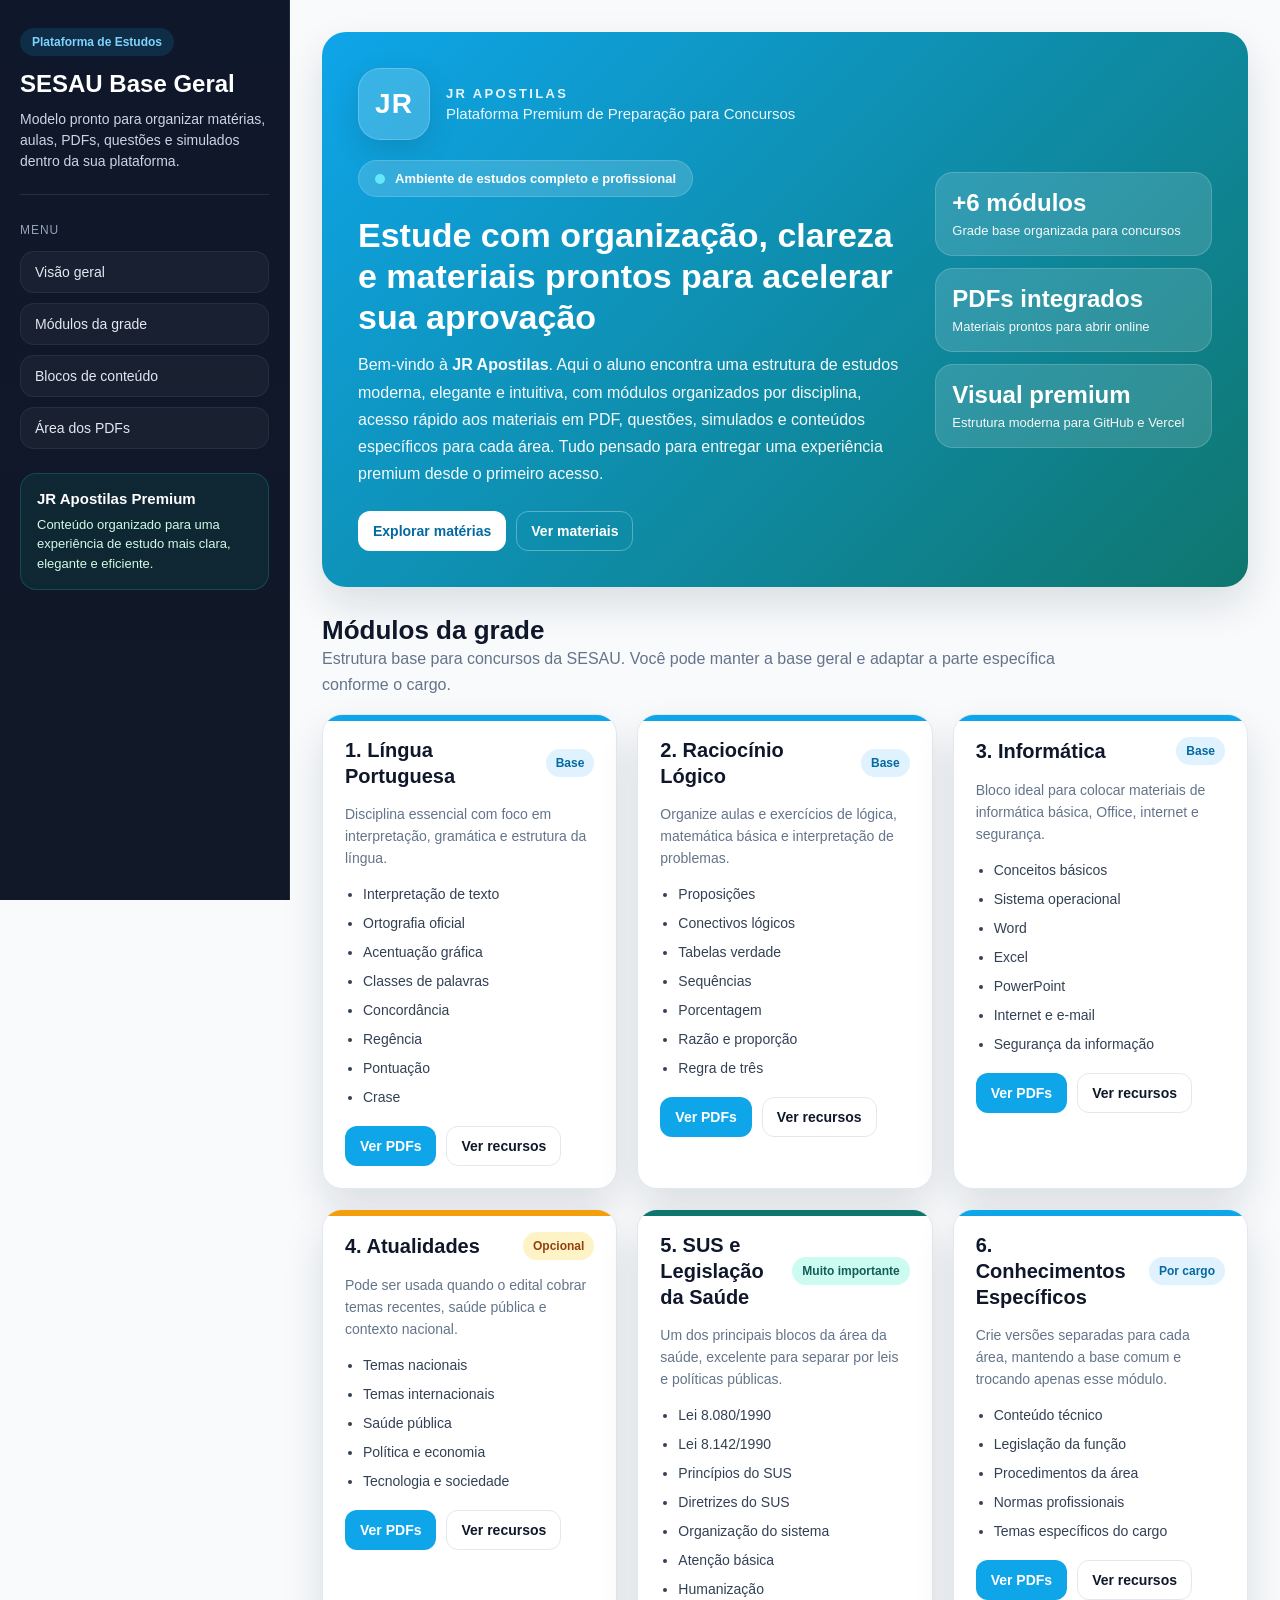
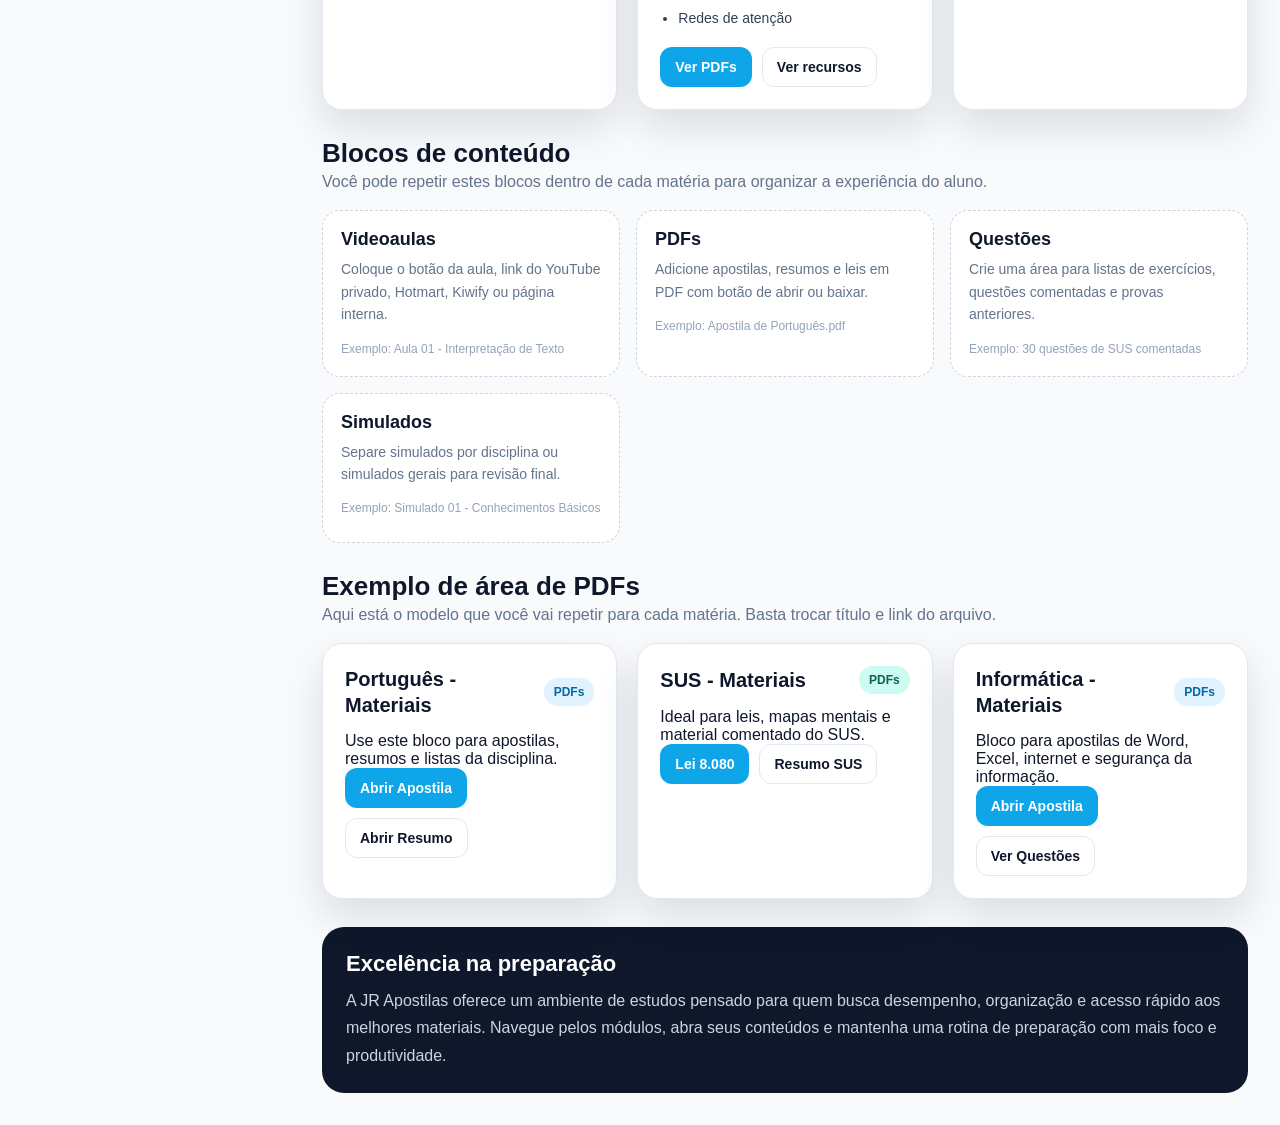
==== commit 51df52f3: "Update index.html" ====
--- a/index.html
+++ b/index.html
@@ -476,13 +476,12 @@
         <a href="#inicio">Visão geral</a>
         <a href="#modulos">Módulos da grade</a>
         <a href="#recursos">Blocos de conteúdo</a>
-        <a href="#como-usar">Como cadastrar</a>
         <a href="#pdfs">Área dos PDFs</a>
       </nav>
 
       <div class="sidebar-tip">
-        <h3>Dica</h3>
-        <p>Você pode duplicar os cards e trocar o nome da matéria, o link do PDF e os botões conforme cada cargo.</p>
+        <h3>JR Apostilas Premium</h3>
+        <p>Conteúdo organizado para uma experiência de estudo mais clara, elegante e eficiente.</p>
       </div>
     </aside>
 
@@ -705,40 +704,7 @@
         </div>
       </section>
 
-      <section class="section" id="como-usar">
-        <div class="section-header">
-          <div>
-            <h3>Como cadastrar na prática</h3>
-            <p>Fluxo simples para montar tudo no GitHub e publicar depois na Vercel.</p>
-          </div>
-        </div>
-
-        <div class="steps">
-          <div class="step">
-            <div class="step-number">1</div>
-            <h4>Crie as pastas</h4>
-            <p>Separe o projeto com uma pasta principal e outra pasta chamada <strong>pdfs</strong> para guardar seus arquivos.</p>
-          </div>
-
-          <div class="step">
-            <div class="step-number">2</div>
-            <h4>Envie os PDFs</h4>
-            <p>Suba os arquivos para o repositório e mantenha nomes simples, sem espaços ou caracteres estranhos.</p>
-          </div>
-
-          <div class="step">
-            <div class="step-number">3</div>
-            <h4>Ligue o botão ao arquivo</h4>
-            <p>Troque o link do botão dentro do HTML para apontar para cada PDF correspondente.</p>
-          </div>
-
-          <div class="step">
-            <div class="step-number">4</div>
-            <h4>Publique na Vercel</h4>
-            <p>Depois de subir no GitHub, importe o repositório na Vercel e publique o site.</p>
-          </div>
-        </div>
-      </section>
+      
 
       <section class="section" id="pdfs">
         <div class="section-header">
@@ -788,10 +754,10 @@
       </section>
 
       <section class="footer-note">
-        <h3>Pronto para editar</h3>
+        <h3>Excelência na preparação</h3>
         <p>
-          Este arquivo já foi preparado para você começar a usar. Agora é só trocar os nomes, duplicar os cards das matérias
-          e substituir os links dos PDFs pelos seus arquivos reais dentro da pasta <strong>pdfs</strong>.
+          A JR Apostilas oferece um ambiente de estudos pensado para quem busca desempenho, organização e acesso rápido aos melhores materiais.
+          Navegue pelos módulos, abra seus conteúdos e mantenha uma rotina de preparação com mais foco e produtividade.
         </p>
       </section>
     </main>
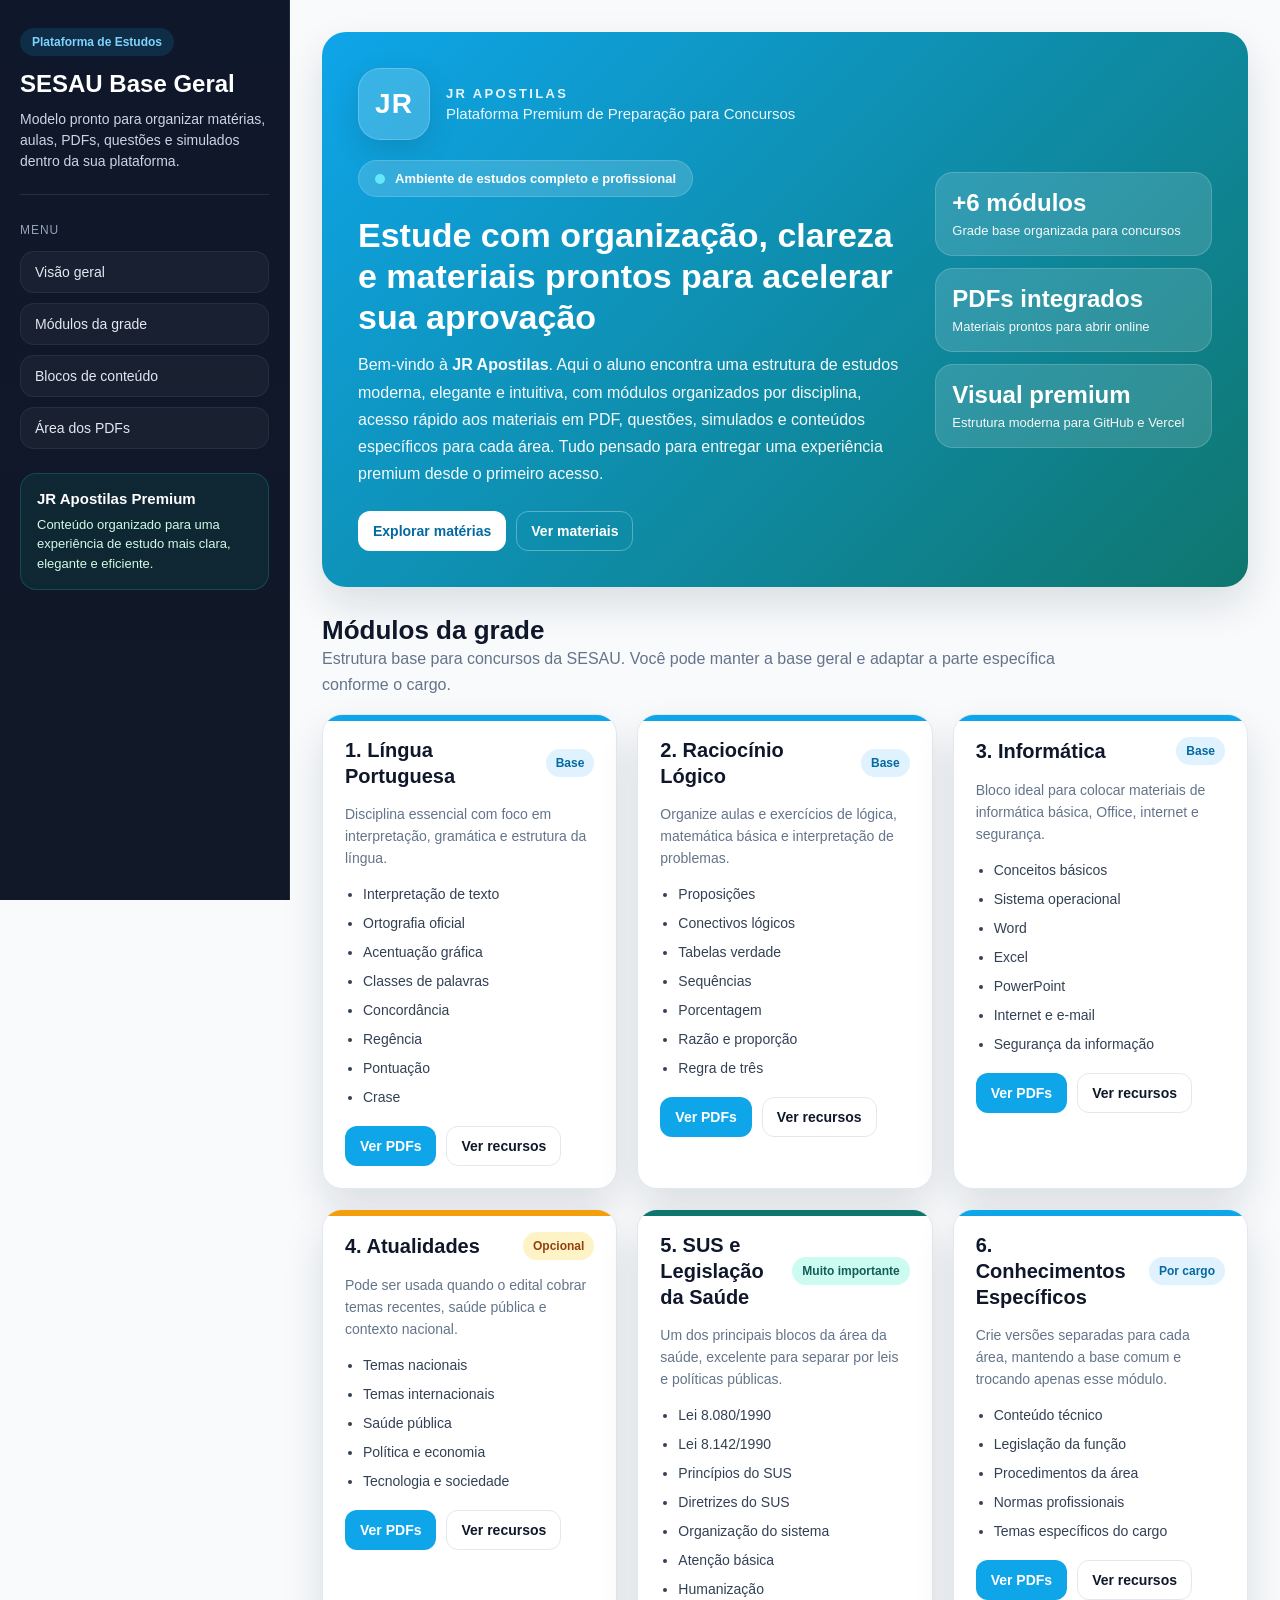
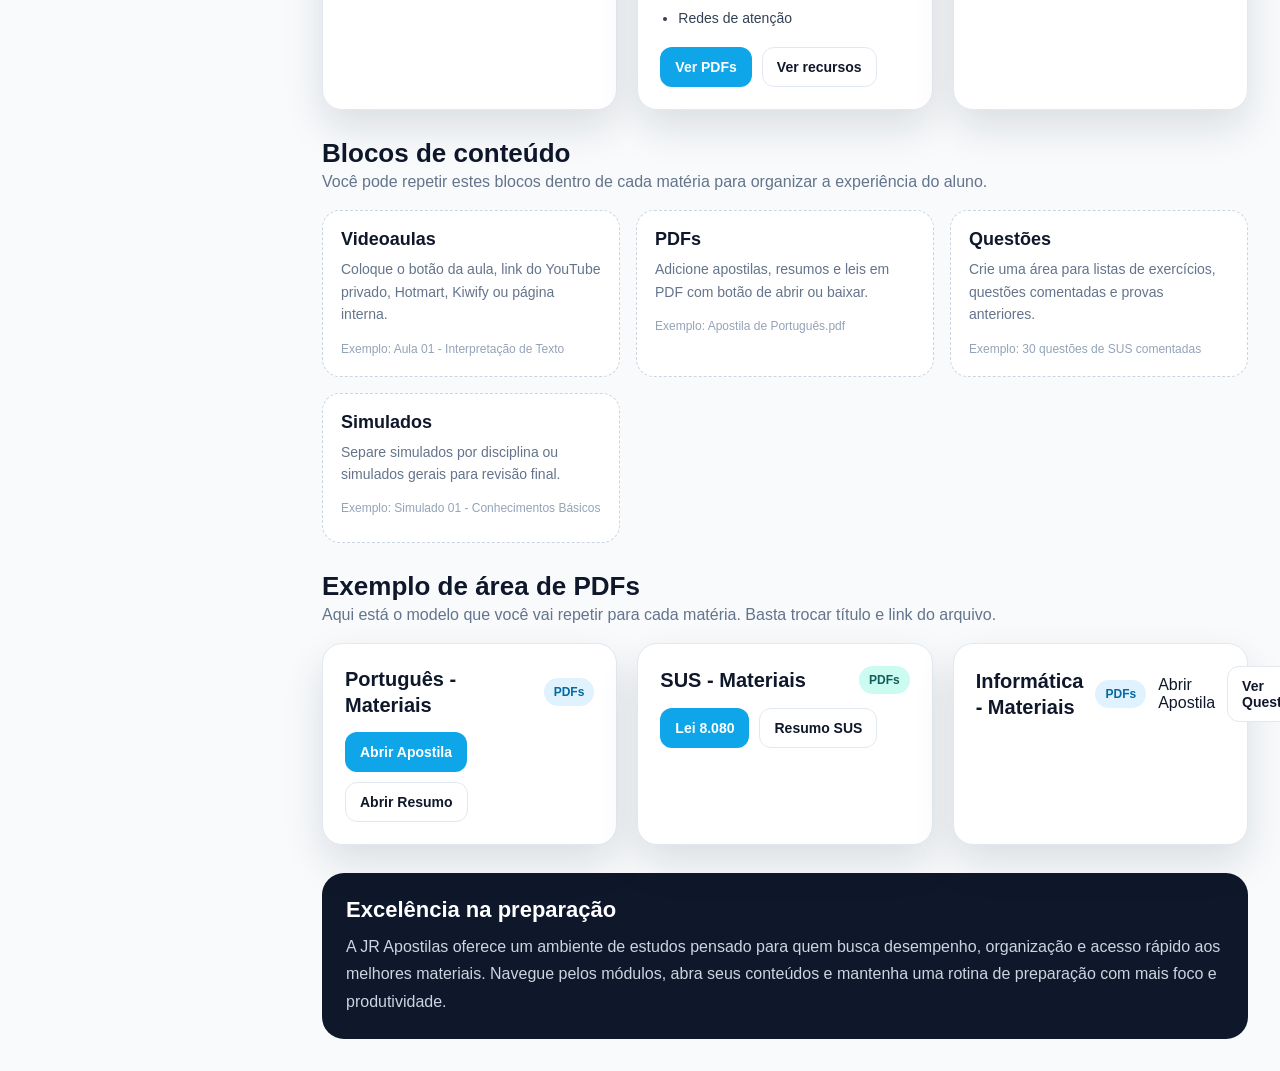
==== commit 3ceef0d8: "Update index.html" ====
--- a/index.html
+++ b/index.html
@@ -720,7 +720,7 @@
               <h4>Português - Materiais</h4>
               <span class="tag">PDFs</span>
             </div>
-            <p>Use este bloco para apostilas, resumos e listas da disciplina.</p>
+            <p></p>
             <div class="actions">
               <a class="btn btn-primary" href="pdfs/portugues-apostila.pdf" target="_blank">Abrir Apostila</a>
               <a class="btn btn-outline" href="pdfs/portugues-resumo.pdf" target="_blank">Abrir Resumo</a>
@@ -732,7 +732,7 @@
               <h4>SUS - Materiais</h4>
               <span class="tag success">PDFs</span>
             </div>
-            <p>Ideal para leis, mapas mentais e material comentado do SUS.</p>
+            <p></p>
             <div class="actions">
               <a class="btn btn-primary" href="pdfs/sus-lei-8080.pdf" target="_blank">Lei 8.080</a>
               <a class="btn btn-outline" href="pdfs/sus-resumo.pdf" target="_blank">Resumo SUS</a>
@@ -743,10 +743,7 @@
             <div class="module-head">
               <h4>Informática - Materiais</h4>
               <span class="tag">PDFs</span>
-            </div>
-            <p>Bloco para apostilas de Word, Excel, internet e segurança da informação.</p>
-            <div class="actions">
-              <a class="btn btn-primary" href="pdfs/informatica-apostila.pdf" target="_blank">Abrir Apostila</a>
+            </div"btn btn-primary" href="pdfs/informatica-apostila.pdf" target="_blank">Abrir Apostila</a>
               <a class="btn btn-outline" href="pdfs/informatica-questoes.pdf" target="_blank">Ver Questões</a>
             </div>
           </article>
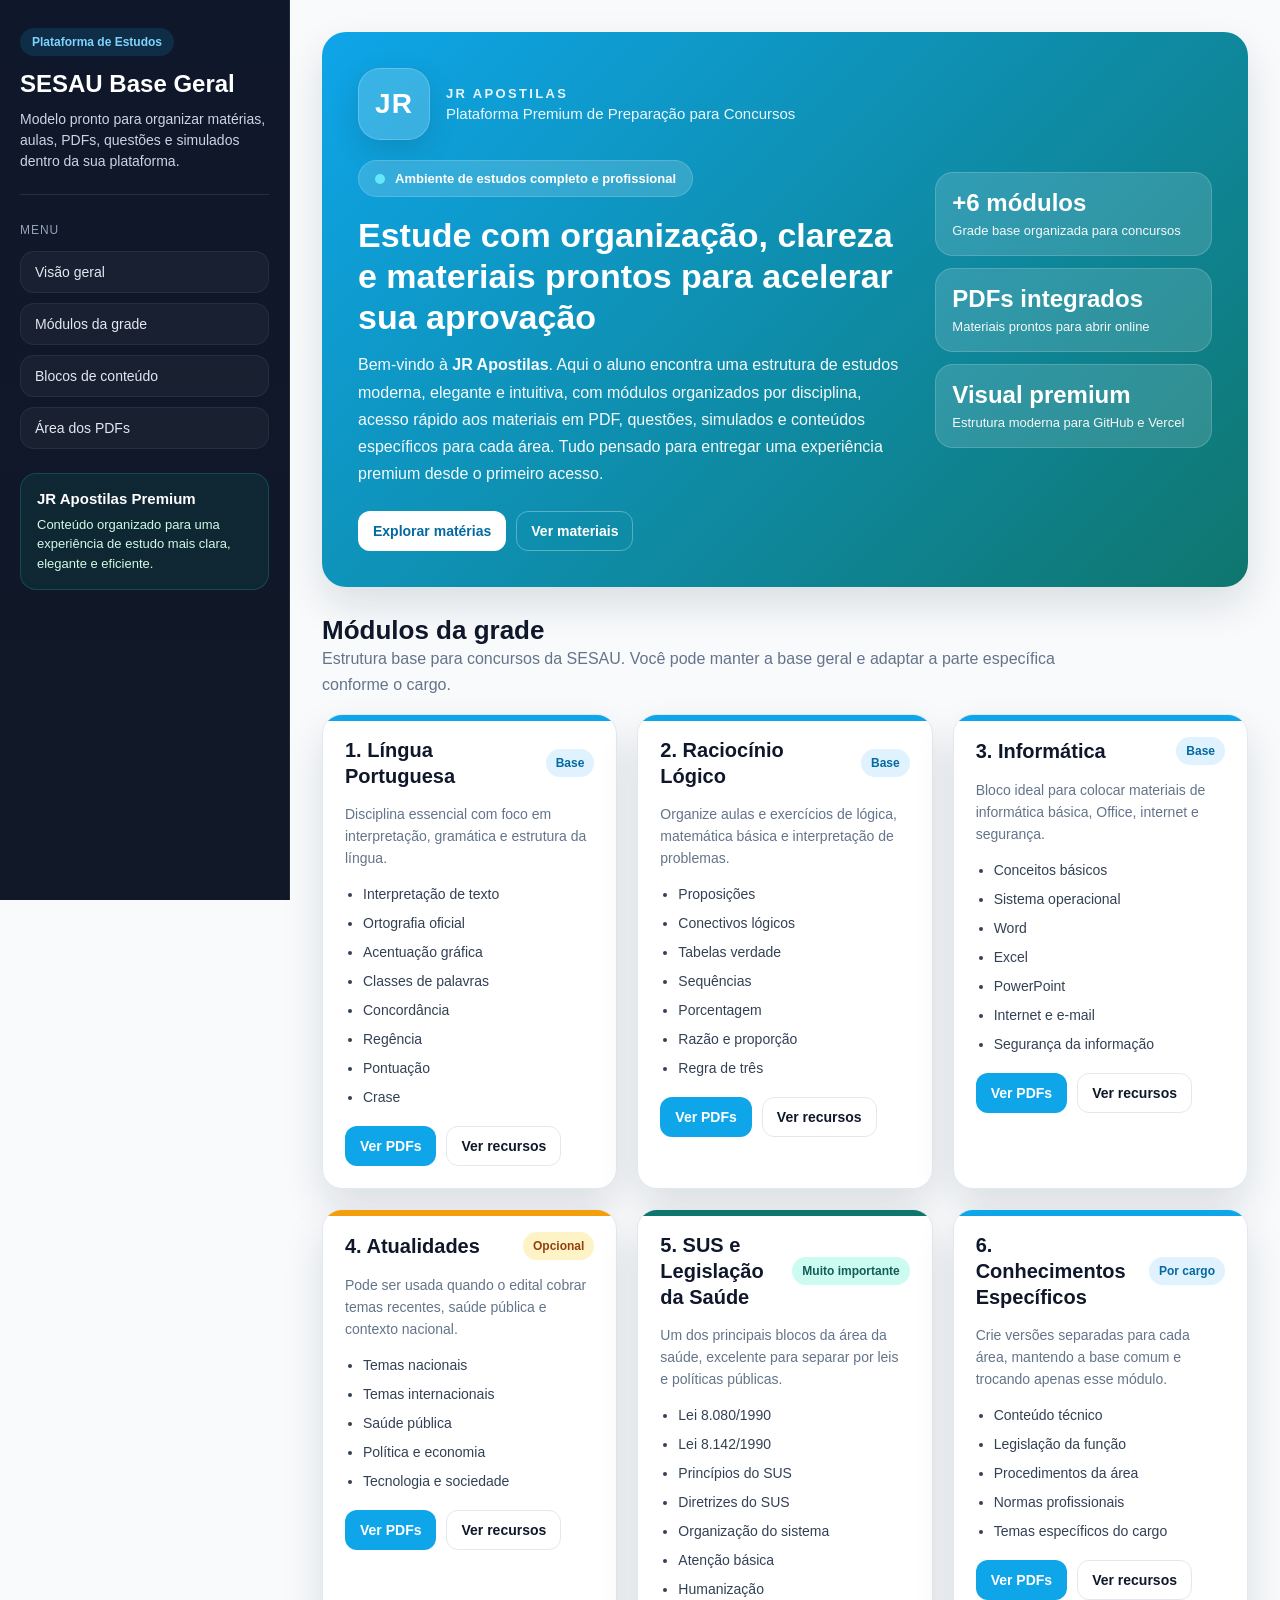
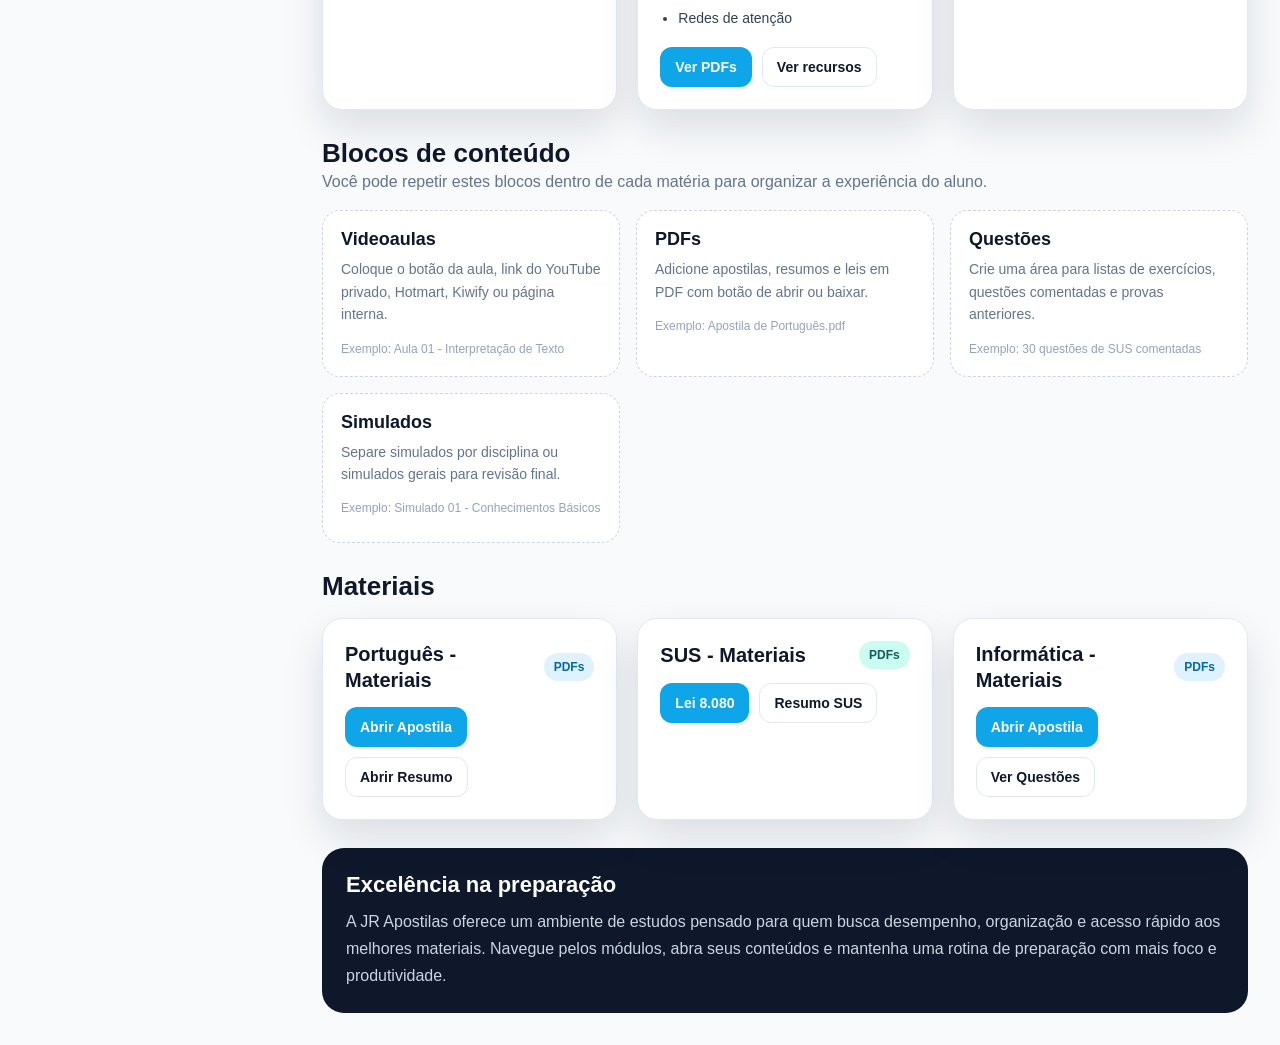
==== commit 5d0ed19c: "Update index.html" ====
--- a/index.html
+++ b/index.html
@@ -709,8 +709,8 @@
       <section class="section" id="pdfs">
         <div class="section-header">
           <div>
-            <h3>Exemplo de área de PDFs</h3>
-            <p>Aqui está o modelo que você vai repetir para cada matéria. Basta trocar título e link do arquivo.</p>
+            <h3>Materiais</h3>
+            <p></p>
           </div>
         </div>
 
@@ -743,7 +743,10 @@
             <div class="module-head">
               <h4>Informática - Materiais</h4>
               <span class="tag">PDFs</span>
-            </div"btn btn-primary" href="pdfs/informatica-apostila.pdf" target="_blank">Abrir Apostila</a>
+            </div>
+            <p></p>
+            <div class="actions">
+              <a class="btn btn-primary" href="pdfs/informatica-apostila.pdf" target="_blank">Abrir Apostila</a>
               <a class="btn btn-outline" href="pdfs/informatica-questoes.pdf" target="_blank">Ver Questões</a>
             </div>
           </article>
